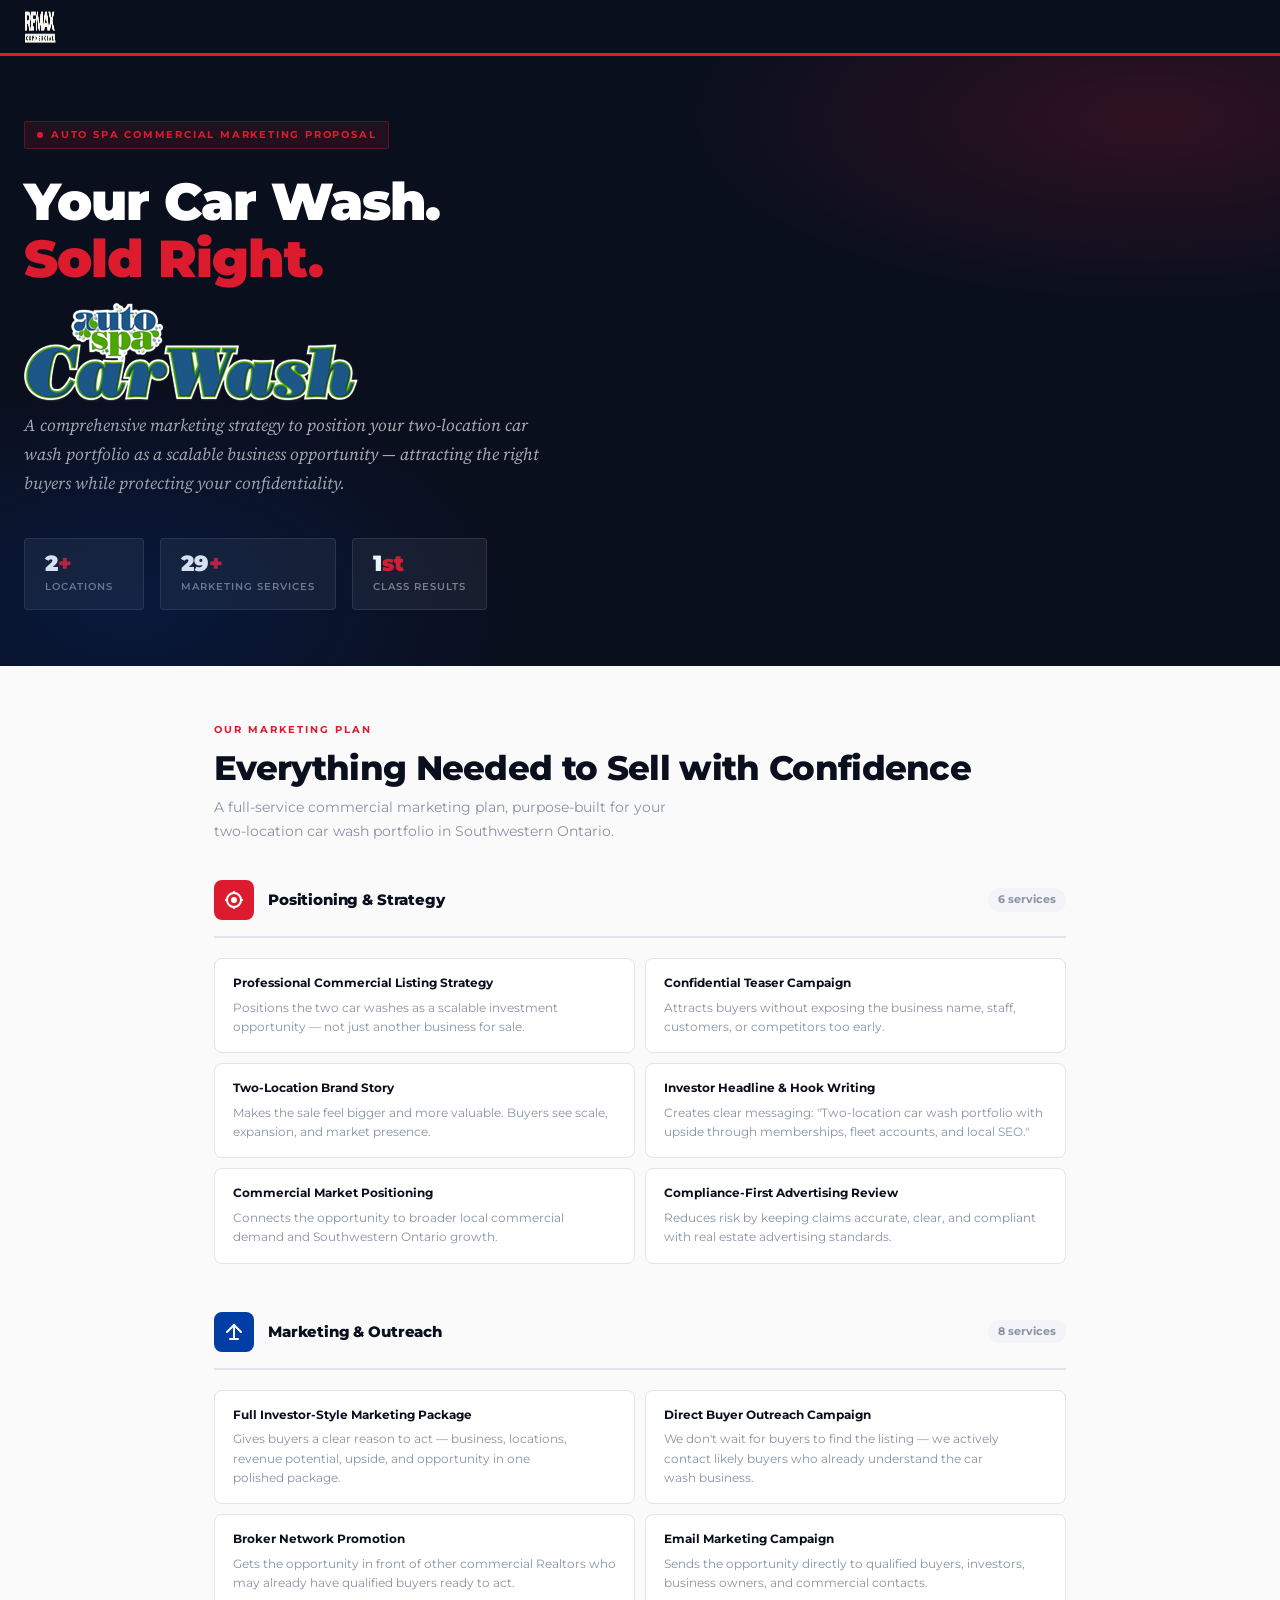
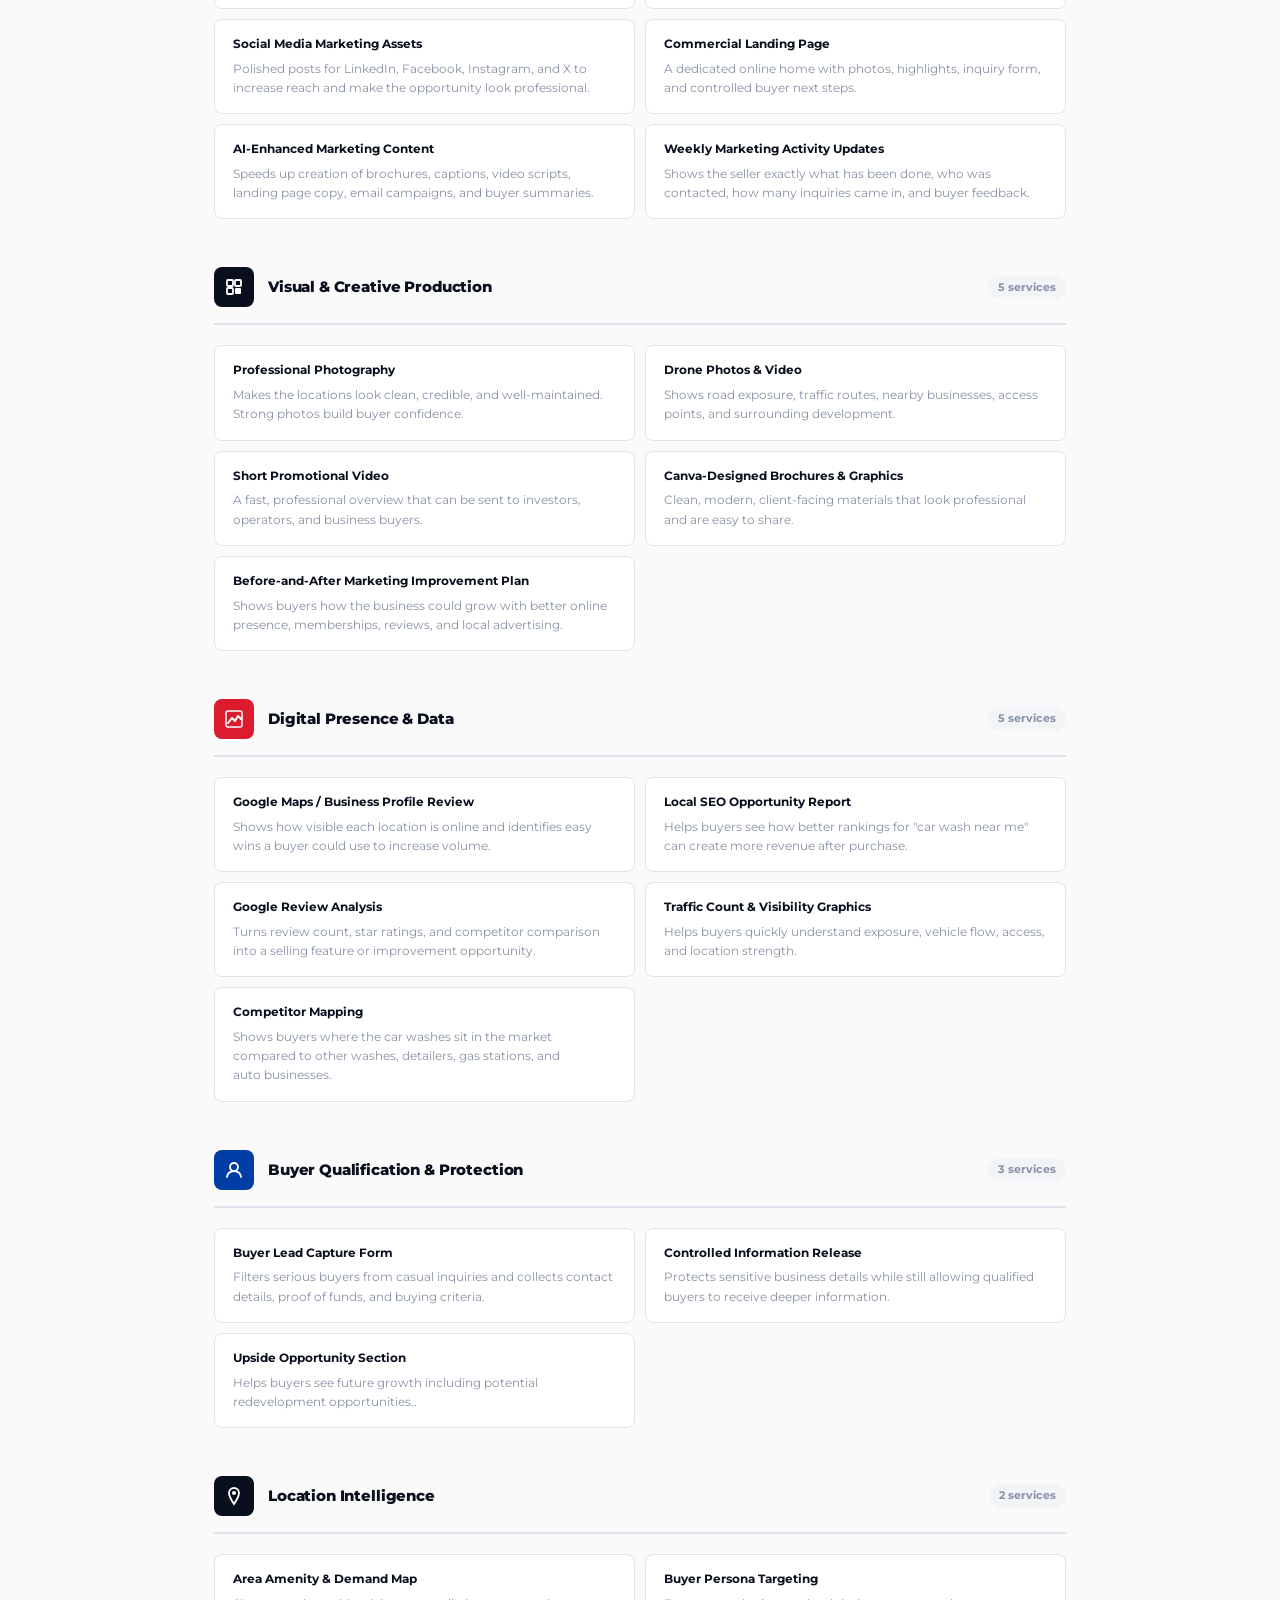
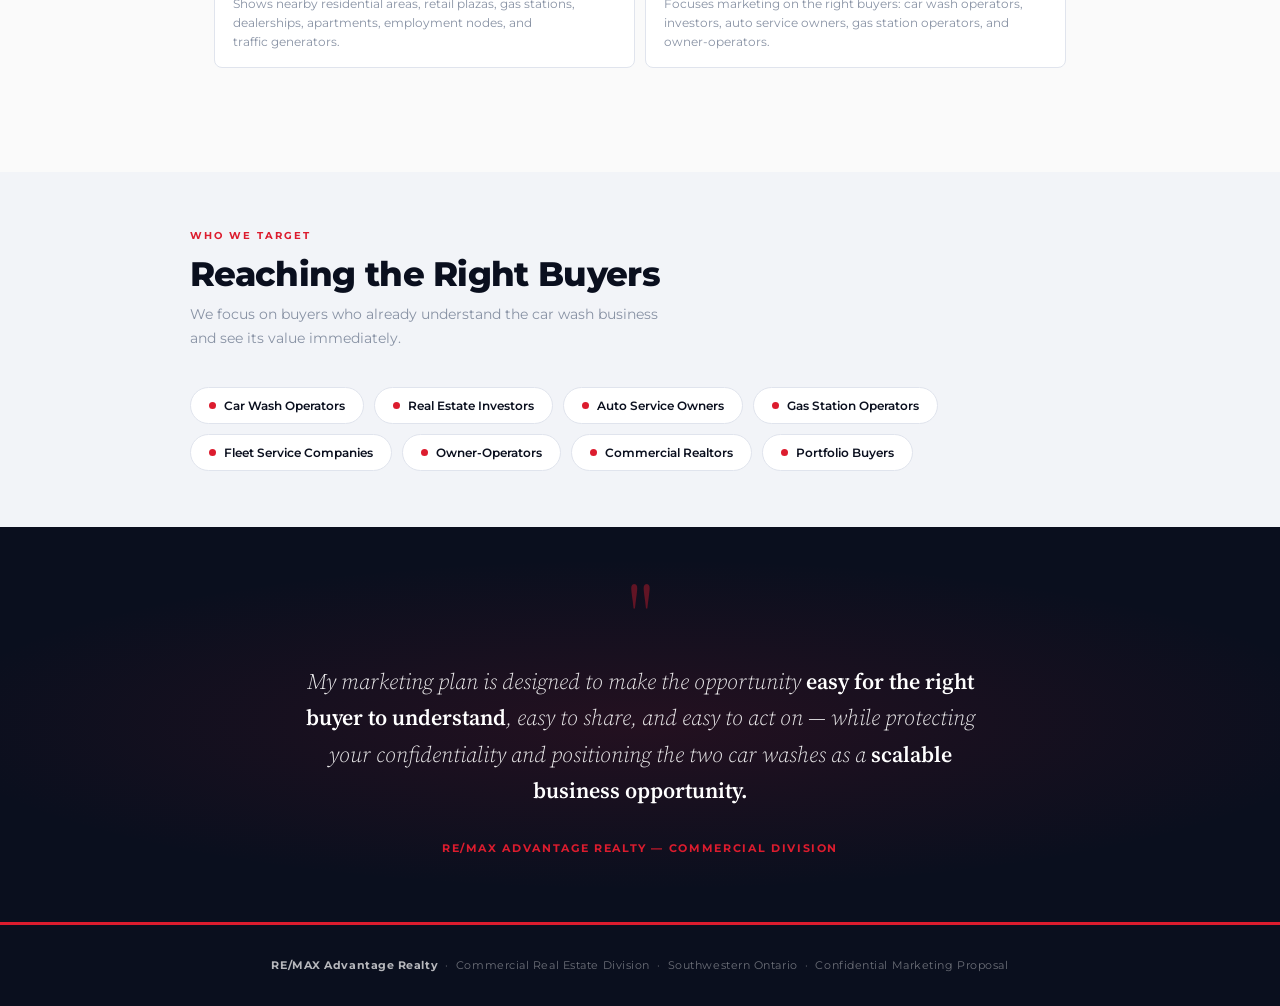
==== index.html @ 01a9d934 "Update logo image source in index.html" ====
<!DOCTYPE html>
<html lang="en">
<head>
<meta charset="UTF-8">
<meta name="viewport" content="width=device-width, initial-scale=1.0">
<title>RE/MAX Advantage Realty — Auto Spa Car Wash Marketing Proposal</title>
<link href="https://fonts.googleapis.com/css2?family=Montserrat:wght@400;500;600;700;800;900&family=Source+Serif+4:ital,wght@0,300;0,400;1,300&display=swap" rel="stylesheet">
<style>
  :root {
    --remax-red: #DC1C2E;
    --remax-blue: #003DA5;
    --remax-dark: #0A0F1E;
    --remax-white: #FAFAFA;
    --remax-light: #F2F4F8;
    --remax-muted: #8892A4;
    --remax-border: #E0E4ED;
    --remax-red-soft: rgba(220,28,46,0.08);
    --remax-blue-soft: rgba(0,61,165,0.08);
  }

  *, *::before, *::after { box-sizing: border-box; margin: 0; padding: 0; }

  html { scroll-behavior: smooth; }

  body {
    font-family: 'Montserrat', sans-serif;
    background: var(--remax-white);
    color: var(--remax-dark);
    line-height: 1.6;
    overflow-x: hidden;
  }

  /* ── HEADER ── */
  .site-header {
    position: sticky;
    top: 0;
    z-index: 100;
    background: var(--remax-dark);
    display: flex;
    align-items: center;
    justify-content: space-between;
    padding: 0 24px;
    height: 56px;
    border-bottom: 3px solid var(--remax-red);
  }
  .logo {
    display: flex;
    align-items: center;
    gap: 10px;
  }
  .logo-balloon {
    width: 32px;
    height: 32px;
    flex-shrink: 0;
  }
  .logo-text {
    font-size: 13px;
    font-weight: 800;
    letter-spacing: 0.08em;
    color: #fff;
    line-height: 1.2;
  }
  .logo-text span { color: var(--remax-red); }
  .header-badge {
    font-size: 10px;
    font-weight: 600;
    letter-spacing: 0.12em;
    color: var(--remax-muted);
    text-transform: uppercase;
  }

  /* ── HERO ── */
  .hero {
    background: var(--remax-dark);
    color: #fff;
    padding: 64px 24px 56px;
    position: relative;
    overflow: hidden;
  }
  .hero::before {
    content: '';
    position: absolute;
    inset: 0;
    background:
      radial-gradient(ellipse 60% 50% at 90% 10%, rgba(220,28,46,0.18) 0%, transparent 60%),
      radial-gradient(ellipse 50% 60% at 10% 90%, rgba(0,61,165,0.22) 0%, transparent 60%);
    pointer-events: none;
  }
  .hero-eyebrow {
    display: inline-flex;
    align-items: center;
    gap: 8px;
    font-size: 10px;
    font-weight: 700;
    letter-spacing: 0.18em;
    text-transform: uppercase;
    color: var(--remax-red);
    background: rgba(220,28,46,0.12);
    border: 1px solid rgba(220,28,46,0.3);
    border-radius: 2px;
    padding: 5px 12px;
    margin-bottom: 24px;
  }
  .hero-eyebrow::before {
    content: '';
    width: 6px; height: 6px;
    background: var(--remax-red);
    border-radius: 50%;
    animation: pulse 2s infinite;
  }
  @keyframes pulse {
    0%,100%{opacity:1;transform:scale(1)} 50%{opacity:.4;transform:scale(.7)}
  }
  .hero h1 {
    font-size: clamp(28px, 7vw, 52px);
    font-weight: 900;
    line-height: 1.1;
    letter-spacing: -0.02em;
    margin-bottom: 16px;
  }
  .hero h1 em {
    font-style: normal;
    color: var(--remax-red);
  }
  .hero-sub {
    font-size: clamp(14px, 3.5vw, 17px);
    font-weight: 400;
    color: rgba(255,255,255,0.65);
    max-width: 520px;
    margin-bottom: 40px;
    font-family: 'Source Serif 4', serif;
    font-style: italic;
    line-height: 1.7;
  }
  .hero-stats {
    display: flex;
    flex-wrap: wrap;
    gap: 16px;
  }
  .hero-stat {
    background: rgba(255,255,255,0.06);
    border: 1px solid rgba(255,255,255,0.1);
    border-radius: 4px;
    padding: 14px 20px;
    min-width: 120px;
  }
  .hero-stat-num {
    font-size: 22px;
    font-weight: 900;
    color: #fff;
    line-height: 1;
    margin-bottom: 4px;
  }
  .hero-stat-num span { color: var(--remax-red); }
  .hero-stat-label {
    font-size: 10px;
    font-weight: 600;
    letter-spacing: 0.1em;
    text-transform: uppercase;
    color: rgba(255,255,255,0.45);
  }

  /* ── SECTIONS ── */
  .section {
    padding: 56px 24px;
    max-width: 900px;
    margin: 0 auto;
  }
  .section-label {
    font-size: 10px;
    font-weight: 700;
    letter-spacing: 0.2em;
    text-transform: uppercase;
    color: var(--remax-red);
    margin-bottom: 10px;
  }
  .section-title {
    font-size: clamp(22px, 5vw, 34px);
    font-weight: 800;
    letter-spacing: -0.02em;
    line-height: 1.2;
    color: var(--remax-dark);
    margin-bottom: 8px;
  }
  .section-desc {
    font-size: 14px;
    color: var(--remax-muted);
    max-width: 480px;
    margin-bottom: 36px;
    line-height: 1.7;
  }

  /* ── CATEGORY BLOCKS ── */
  .category {
    margin-bottom: 48px;
  }
  .cat-header {
    display: flex;
    align-items: center;
    gap: 14px;
    margin-bottom: 20px;
    padding-bottom: 16px;
    border-bottom: 2px solid var(--remax-border);
  }
  .cat-icon {
    width: 40px;
    height: 40px;
    border-radius: 8px;
    display: flex;
    align-items: center;
    justify-content: center;
    font-size: 18px;
    flex-shrink: 0;
  }
  .cat-icon.red { background: var(--remax-red); }
  .cat-icon.blue { background: var(--remax-blue); }
  .cat-icon.dark { background: var(--remax-dark); }
  .cat-name {
    font-size: 15px;
    font-weight: 800;
    letter-spacing: -0.01em;
    color: var(--remax-dark);
  }
  .cat-count {
    margin-left: auto;
    font-size: 11px;
    font-weight: 700;
    color: var(--remax-muted);
    background: var(--remax-light);
    border-radius: 20px;
    padding: 3px 10px;
  }

  .service-grid {
    display: grid;
    grid-template-columns: 1fr;
    gap: 10px;
  }
  @media(min-width: 540px) {
    .service-grid { grid-template-columns: 1fr 1fr; }
  }

  .service-card {
    background: #fff;
    border: 1px solid var(--remax-border);
    border-radius: 8px;
    padding: 16px 18px;
    position: relative;
    transition: transform 0.15s, box-shadow 0.15s, border-color 0.15s;
  }
  .service-card:hover {
    transform: translateY(-2px);
    box-shadow: 0 8px 24px rgba(0,0,0,0.08);
    border-color: var(--remax-red);
  }
  .service-card::before {
    content: '';
    position: absolute;
    top: 0; left: 0;
    width: 3px;
    height: 100%;
    background: var(--remax-red);
    border-radius: 8px 0 0 8px;
    opacity: 0;
    transition: opacity 0.15s;
  }
  .service-card:hover::before { opacity: 1; }
  .service-name {
    font-size: 12px;
    font-weight: 700;
    color: var(--remax-dark);
    margin-bottom: 6px;
    line-height: 1.4;
    text-wrap: pretty;
  }
  .service-value {
    font-size: 12px;
    color: var(--remax-muted);
    line-height: 1.6;
    text-wrap: pretty;
  }

  /* ── DIVIDER ── */
  .divider {
    height: 1px;
    background: var(--remax-border);
    max-width: 900px;
    margin: 0 auto;
  }

  /* ── QUOTE SECTION ── */
  .quote-section {
    background: var(--remax-dark);
    color: #fff;
    padding: 64px 24px;
    text-align: center;
    position: relative;
    overflow: hidden;
  }
  .quote-section::before {
    content: '';
    position: absolute;
    inset: 0;
    background: radial-gradient(ellipse 80% 60% at 50% 50%, rgba(220,28,46,0.12) 0%, transparent 70%);
  }
  .quote-mark {
    font-size: 80px;
    line-height: 0.6;
    color: var(--remax-red);
    font-family: 'Source Serif 4', serif;
    opacity: 0.4;
    display: block;
    margin-bottom: 24px;
  }
  .quote-text {
    font-family: 'Source Serif 4', serif;
    font-size: clamp(16px, 4vw, 22px);
    font-weight: 300;
    font-style: italic;
    line-height: 1.65;
    color: rgba(255,255,255,0.9);
    max-width: 680px;
    margin: 0 auto 32px;
    position: relative;
    z-index: 1;
  }
  .quote-text strong {
    font-style: normal;
    font-weight: 600;
    color: #fff;
  }
  .quote-attr {
    font-size: 11px;
    font-weight: 700;
    letter-spacing: 0.15em;
    text-transform: uppercase;
    color: var(--remax-red);
    position: relative;
    z-index: 1;
  }

  /* ── BUYER TARGETS ── */
  .buyers-section {
    background: var(--remax-light);
    padding: 56px 24px;
  }
  .buyers-inner {
    max-width: 900px;
    margin: 0 auto;
  }
  .buyer-pills {
    display: flex;
    flex-wrap: wrap;
    gap: 10px;
    margin-top: 24px;
  }
  .buyer-pill {
    background: #fff;
    border: 1px solid var(--remax-border);
    border-radius: 24px;
    padding: 8px 18px;
    font-size: 12px;
    font-weight: 600;
    color: var(--remax-dark);
    display: flex;
    align-items: center;
    gap: 8px;
  }
  .buyer-pill::before {
    content: '';
    width: 7px; height: 7px;
    background: var(--remax-red);
    border-radius: 50%;
    flex-shrink: 0;
  }

  /* ── FOOTER ── */
  .site-footer {
    background: var(--remax-dark);
    color: rgba(255,255,255,0.4);
    padding: 32px 24px;
    text-align: center;
    font-size: 11px;
    letter-spacing: 0.05em;
    border-top: 3px solid var(--remax-red);
  }
  .site-footer strong { color: rgba(255,255,255,0.7); }

  /* ── FADE IN ── */
  .fade-in {
    opacity: 0;
    transform: translateY(18px);
    transition: opacity 0.55s ease, transform 0.55s ease;
  }
  .fade-in.visible {
    opacity: 1;
    transform: translateY(0);
  }

  /* ── PROGRESS BAR ── */
  .progress-bar {
    position: fixed;
    top: 56px;
    left: 0;
    height: 2px;
    background: var(--remax-red);
    z-index: 99;
    transition: width 0.1s linear;
    width: 0%;
  }
</style>
</head>
<body>

<!-- Progress Bar -->
<div class="progress-bar" id="progressBar"></div>

<!-- Header -->
<header class="site-header">
  <div class="logo">
    <img 
      src="REMAX-Commercial-RGB-Cream.png"
      alt="RE/MAX logo" 
      class="logo-balloon"
    >
  </div>
</header>

<!-- Hero -->
<section class="hero">
  <div class="hero-eyebrow">Auto Spa Commercial Marketing Proposal</div>
  <h1>Your Car Wash.<br><em>Sold Right.</em></h1>
  <img 
    src="auto-spa-logo.png" 
    alt="Auto Spa commercial marketing proposal"
    class="hero-image"
  >
  <p class="hero-sub">A comprehensive marketing strategy to position your two-location car wash portfolio as a scalable business opportunity — attracting the right buyers while protecting your confidentiality.</p>
  <div class="hero-stats">
    <div class="hero-stat">
      <div class="hero-stat-num">2<span>+</span></div>
      <div class="hero-stat-label">Locations</div>
    </div>
    <div class="hero-stat">
      <div class="hero-stat-num">29<span>+</span></div>
      <div class="hero-stat-label">Marketing Services</div>
    </div>
    <div class="hero-stat">
      <div class="hero-stat-num">1<span>st</span></div>
      <div class="hero-stat-label">Class Results</div>
    </div>
  </div>
</section>

<!-- Services Section -->
<main class="section fade-in" id="services">
  <div class="section-label">Our Marketing Plan</div>
  <h2 class="section-title">Everything Needed to Sell with Confidence</h2>
  <p class="section-desc">A full-service commercial marketing plan, purpose-built for your two-location car wash portfolio in Southwestern Ontario.</p>

  <!-- Category 1: Positioning & Strategy -->
  <div class="category fade-in">
    <div class="cat-header">
      <div class="cat-icon red">
        <svg width="20" height="20" viewBox="0 0 20 20" fill="none"><circle cx="10" cy="10" r="7" stroke="white" stroke-width="2"/><circle cx="10" cy="10" r="3" fill="white"/><line x1="10" y1="1" x2="10" y2="4" stroke="white" stroke-width="2"/><line x1="10" y1="16" x2="10" y2="19" stroke="white" stroke-width="2"/><line x1="1" y1="10" x2="4" y2="10" stroke="white" stroke-width="2"/><line x1="16" y1="10" x2="19" y2="10" stroke="white" stroke-width="2"/></svg>
      </div>
      <div class="cat-name">Positioning &amp; Strategy</div>
      <div class="cat-count">6 services</div>
    </div>
    <div class="service-grid">
      <div class="service-card">
        <div class="service-name">Professional Commercial Listing Strategy</div>
        <div class="service-value">Positions the two car washes as a scalable investment opportunity — not just another business for sale.</div>
      </div>
      <div class="service-card">
        <div class="service-name">Confidential Teaser Campaign</div>
        <div class="service-value">Attracts buyers without exposing the business name, staff, customers, or competitors too early.</div>
      </div>
      <div class="service-card">
        <div class="service-name">Two-Location Brand Story</div>
        <div class="service-value">Makes the sale feel bigger and more valuable. Buyers see scale, expansion, and market presence.</div>
      </div>
      <div class="service-card">
        <div class="service-name">Investor Headline &amp; Hook Writing</div>
        <div class="service-value">Creates clear messaging: "Two-location car wash portfolio with upside through memberships, fleet accounts, and local SEO."</div>
      </div>
      <div class="service-card">
        <div class="service-name">Commercial Market Positioning</div>
        <div class="service-value">Connects the opportunity to broader local commercial demand and Southwestern Ontario growth.</div>
      </div>
      <div class="service-card">
        <div class="service-name">Compliance-First Advertising Review</div>
        <div class="service-value">Reduces risk by keeping claims accurate, clear, and compliant with real estate advertising standards.</div>
      </div>
    </div>
  </div>

  <!-- Category 2: Marketing & Outreach -->
  <div class="category fade-in">
    <div class="cat-header">
      <div class="cat-icon blue">
        <svg width="20" height="20" viewBox="0 0 20 20" fill="none"><path d="M3 10L10 3L17 10" stroke="white" stroke-width="2" stroke-linecap="round"/><path d="M10 3V17" stroke="white" stroke-width="2" stroke-linecap="round"/><path d="M6 17H14" stroke="white" stroke-width="2" stroke-linecap="round"/></svg>
      </div>
      <div class="cat-name">Marketing &amp; Outreach</div>
      <div class="cat-count">8 services</div>
    </div>
    <div class="service-grid">
      <div class="service-card">
        <div class="service-name">Full Investor-Style Marketing Package</div>
        <div class="service-value">Gives buyers a clear reason to act — business, locations, revenue potential, upside, and opportunity in one polished package.</div>
      </div>
      <div class="service-card">
        <div class="service-name">Direct Buyer Outreach Campaign</div>
        <div class="service-value">We don't wait for buyers to find the listing — we actively contact likely buyers who already understand the car wash business.</div>
      </div>
      <div class="service-card">
        <div class="service-name">Broker Network Promotion</div>
        <div class="service-value">Gets the opportunity in front of other commercial Realtors who may already have qualified buyers ready to act.</div>
      </div>
      <div class="service-card">
        <div class="service-name">Email Marketing Campaign</div>
        <div class="service-value">Sends the opportunity directly to qualified buyers, investors, business owners, and commercial contacts.</div>
      </div>
      <div class="service-card">
        <div class="service-name">Social Media Marketing Assets</div>
        <div class="service-value">Polished posts for LinkedIn, Facebook, Instagram, and X to increase reach and make the opportunity look professional.</div>
      </div>
      <div class="service-card">
        <div class="service-name">Commercial Landing Page</div>
        <div class="service-value">A dedicated online home with photos, highlights, inquiry form, and controlled buyer next steps.</div>
      </div>
      <div class="service-card">
        <div class="service-name">AI-Enhanced Marketing Content</div>
        <div class="service-value">Speeds up creation of brochures, captions, video scripts, landing page copy, email campaigns, and buyer summaries.</div>
      </div>
      <div class="service-card">
        <div class="service-name">Weekly Marketing Activity Updates</div>
        <div class="service-value">Shows the seller exactly what has been done, who was contacted, how many inquiries came in, and buyer feedback.</div>
      </div>
    </div>
  </div>

  <!-- Category 3: Visual & Creative -->
  <div class="category fade-in">
    <div class="cat-header">
      <div class="cat-icon dark">
        <svg width="20" height="20" viewBox="0 0 20 20" fill="none"><rect x="3" y="3" width="6" height="6" rx="1" stroke="white" stroke-width="1.8"/><rect x="11" y="3" width="6" height="6" rx="1" stroke="white" stroke-width="1.8"/><rect x="3" y="11" width="6" height="6" rx="1" stroke="white" stroke-width="1.8"/><rect x="11" y="11" width="6" height="6" rx="1" fill="white"/></svg>
      </div>
      <div class="cat-name">Visual &amp; Creative Production</div>
      <div class="cat-count">5 services</div>
    </div>
    <div class="service-grid">
      <div class="service-card">
        <div class="service-name">Professional Photography</div>
        <div class="service-value">Makes the locations look clean, credible, and well-maintained. Strong photos build buyer confidence.</div>
      </div>
      <div class="service-card">
        <div class="service-name">Drone Photos &amp; Video</div>
        <div class="service-value">Shows road exposure, traffic routes, nearby businesses, access points, and surrounding development.</div>
      </div>
      <div class="service-card">
        <div class="service-name">Short Promotional Video</div>
        <div class="service-value">A fast, professional overview that can be sent to investors, operators, and business buyers.</div>
      </div>
      <div class="service-card">
        <div class="service-name">Canva-Designed Brochures &amp; Graphics</div>
        <div class="service-value">Clean, modern, client-facing materials that look professional and are easy to share.</div>
      </div>
      <div class="service-card">
        <div class="service-name">Before-and-After Marketing Improvement Plan</div>
        <div class="service-value">Shows buyers how the business could grow with better online presence, memberships, reviews, and local advertising.</div>
      </div>
    </div>
  </div>

  <!-- Category 4: Digital & Data -->
  <div class="category fade-in">
    <div class="cat-header">
      <div class="cat-icon red">
        <svg width="20" height="20" viewBox="0 0 20 20" fill="none"><path d="M4 14L8 9L11 12L14 7L17 10" stroke="white" stroke-width="2" stroke-linecap="round" stroke-linejoin="round"/><rect x="2" y="2" width="16" height="16" rx="2" stroke="white" stroke-width="1.5"/></svg>
      </div>
      <div class="cat-name">Digital Presence &amp; Data</div>
      <div class="cat-count">5 services</div>
    </div>
    <div class="service-grid">
      <div class="service-card">
        <div class="service-name">Google Maps / Business Profile Review</div>
        <div class="service-value">Shows how visible each location is online and identifies easy wins a buyer could use to increase volume.</div>
      </div>
      <div class="service-card">
        <div class="service-name">Local SEO Opportunity Report</div>
        <div class="service-value">Helps buyers see how better rankings for "car wash near me" can create more revenue after purchase.</div>
      </div>
      <div class="service-card">
        <div class="service-name">Google Review Analysis</div>
        <div class="service-value">Turns review count, star ratings, and competitor comparison into a selling feature or improvement opportunity.</div>
      </div>
      <div class="service-card">
        <div class="service-name">Traffic Count &amp; Visibility Graphics</div>
        <div class="service-value">Helps buyers quickly understand exposure, vehicle flow, access, and location strength.</div>
      </div>
      <div class="service-card">
        <div class="service-name">Competitor Mapping</div>
        <div class="service-value">Shows buyers where the car washes sit in the market compared to other washes, detailers, gas stations, and auto businesses.</div>
      </div>
    </div>
  </div>

  <!-- Category 5: Buyer Qualification -->
  <div class="category fade-in">
    <div class="cat-header">
      <div class="cat-icon blue">
        <svg width="20" height="20" viewBox="0 0 20 20" fill="none"><circle cx="10" cy="7" r="4" stroke="white" stroke-width="1.8"/><path d="M3 17c0-3.314 3.134-6 7-6s7 2.686 7 6" stroke="white" stroke-width="1.8" stroke-linecap="round"/></svg>
      </div>
      <div class="cat-name">Buyer Qualification &amp; Protection</div>
      <div class="cat-count">3 services</div>
    </div>
    <div class="service-grid">
      <div class="service-card">
        <div class="service-name">Buyer Lead Capture Form</div>
        <div class="service-value">Filters serious buyers from casual inquiries and collects contact details, proof of funds, and buying criteria.</div>
      </div>
      <div class="service-card">
        <div class="service-name">Controlled Information Release</div>
        <div class="service-value">Protects sensitive business details while still allowing qualified buyers to receive deeper information.</div>
      </div>
      <div class="service-card">
        <div class="service-name">Upside Opportunity Section</div>
        <div class="service-value">Helps buyers see future growth including potential redevelopment opportunities..</div>
      </div>
    </div>
  </div>

  <!-- Category 6: Location Intelligence -->
  <div class="category fade-in">
    <div class="cat-header">
      <div class="cat-icon dark">
        <svg width="20" height="20" viewBox="0 0 20 20" fill="none"><path d="M10 2C7.24 2 5 4.24 5 7c0 3.75 5 11 5 11s5-7.25 5-11c0-2.76-2.24-5-5-5z" stroke="white" stroke-width="1.8"/><circle cx="10" cy="7" r="2" fill="white"/></svg>
      </div>
      <div class="cat-name">Location Intelligence</div>
      <div class="cat-count">2 services</div>
    </div>
    <div class="service-grid">
      <div class="service-card">
        <div class="service-name">Area Amenity &amp; Demand Map</div>
        <div class="service-value">Shows nearby residential areas, retail plazas, gas stations, dealerships, apartments, employment nodes, and traffic generators.</div>
      </div>
      <div class="service-card">
        <div class="service-name">Buyer Persona Targeting</div>
        <div class="service-value">Focuses marketing on the right buyers: car wash operators, investors, auto service owners, gas station operators, and owner-operators.</div>
      </div>
    </div>
  </div>
</main>

<!-- Buyer Targets -->
<section class="buyers-section fade-in">
  <div class="buyers-inner">
    <div class="section-label">Who We Target</div>
    <h2 class="section-title">Reaching the Right Buyers</h2>
    <p class="section-desc">We focus on buyers who already understand the car wash business and see its value immediately.</p>
    <div class="buyer-pills">
      <div class="buyer-pill">Car Wash Operators</div>
      <div class="buyer-pill">Real Estate Investors</div>
      <div class="buyer-pill">Auto Service Owners</div>
      <div class="buyer-pill">Gas Station Operators</div>
      <div class="buyer-pill">Fleet Service Companies</div>
      <div class="buyer-pill">Owner-Operators</div>
      <div class="buyer-pill">Commercial Realtors</div>
      <div class="buyer-pill">Portfolio Buyers</div>
    </div>
  </div>
</section>

<!-- Quote -->
<section class="quote-section fade-in">
  <span class="quote-mark">"</span>
  <p class="quote-text">My marketing plan is designed to make the opportunity <strong>easy for the right buyer to understand</strong>, easy to share, and easy to act on — while protecting your confidentiality and positioning the two car washes as a <strong>scalable business opportunity.</strong></p>
  <div class="quote-attr">RE/MAX Advantage Realty — Commercial Division</div>
</section>

<!-- Footer -->
<footer class="site-footer">
  <strong>RE/MAX Advantage Realty</strong> &nbsp;·&nbsp; Commercial Real Estate Division &nbsp;·&nbsp; Southwestern Ontario &nbsp;·&nbsp; Confidential Marketing Proposal
</footer>

<script>
  // Progress bar
  window.addEventListener('scroll', () => {
    const scrolled = window.scrollY;
    const total = document.documentElement.scrollHeight - window.innerHeight;
    document.getElementById('progressBar').style.width = (scrolled / total * 100) + '%';
  });

  // Fade in on scroll
  const observer = new IntersectionObserver((entries) => {
    entries.forEach((e, i) => {
      if (e.isIntersecting) {
        setTimeout(() => e.target.classList.add('visible'), i * 80);
        observer.unobserve(e.target);
      }
    });
  }, { threshold: 0.08 });

  document.querySelectorAll('.fade-in').forEach(el => observer.observe(el));
</script>
</body>
</html>
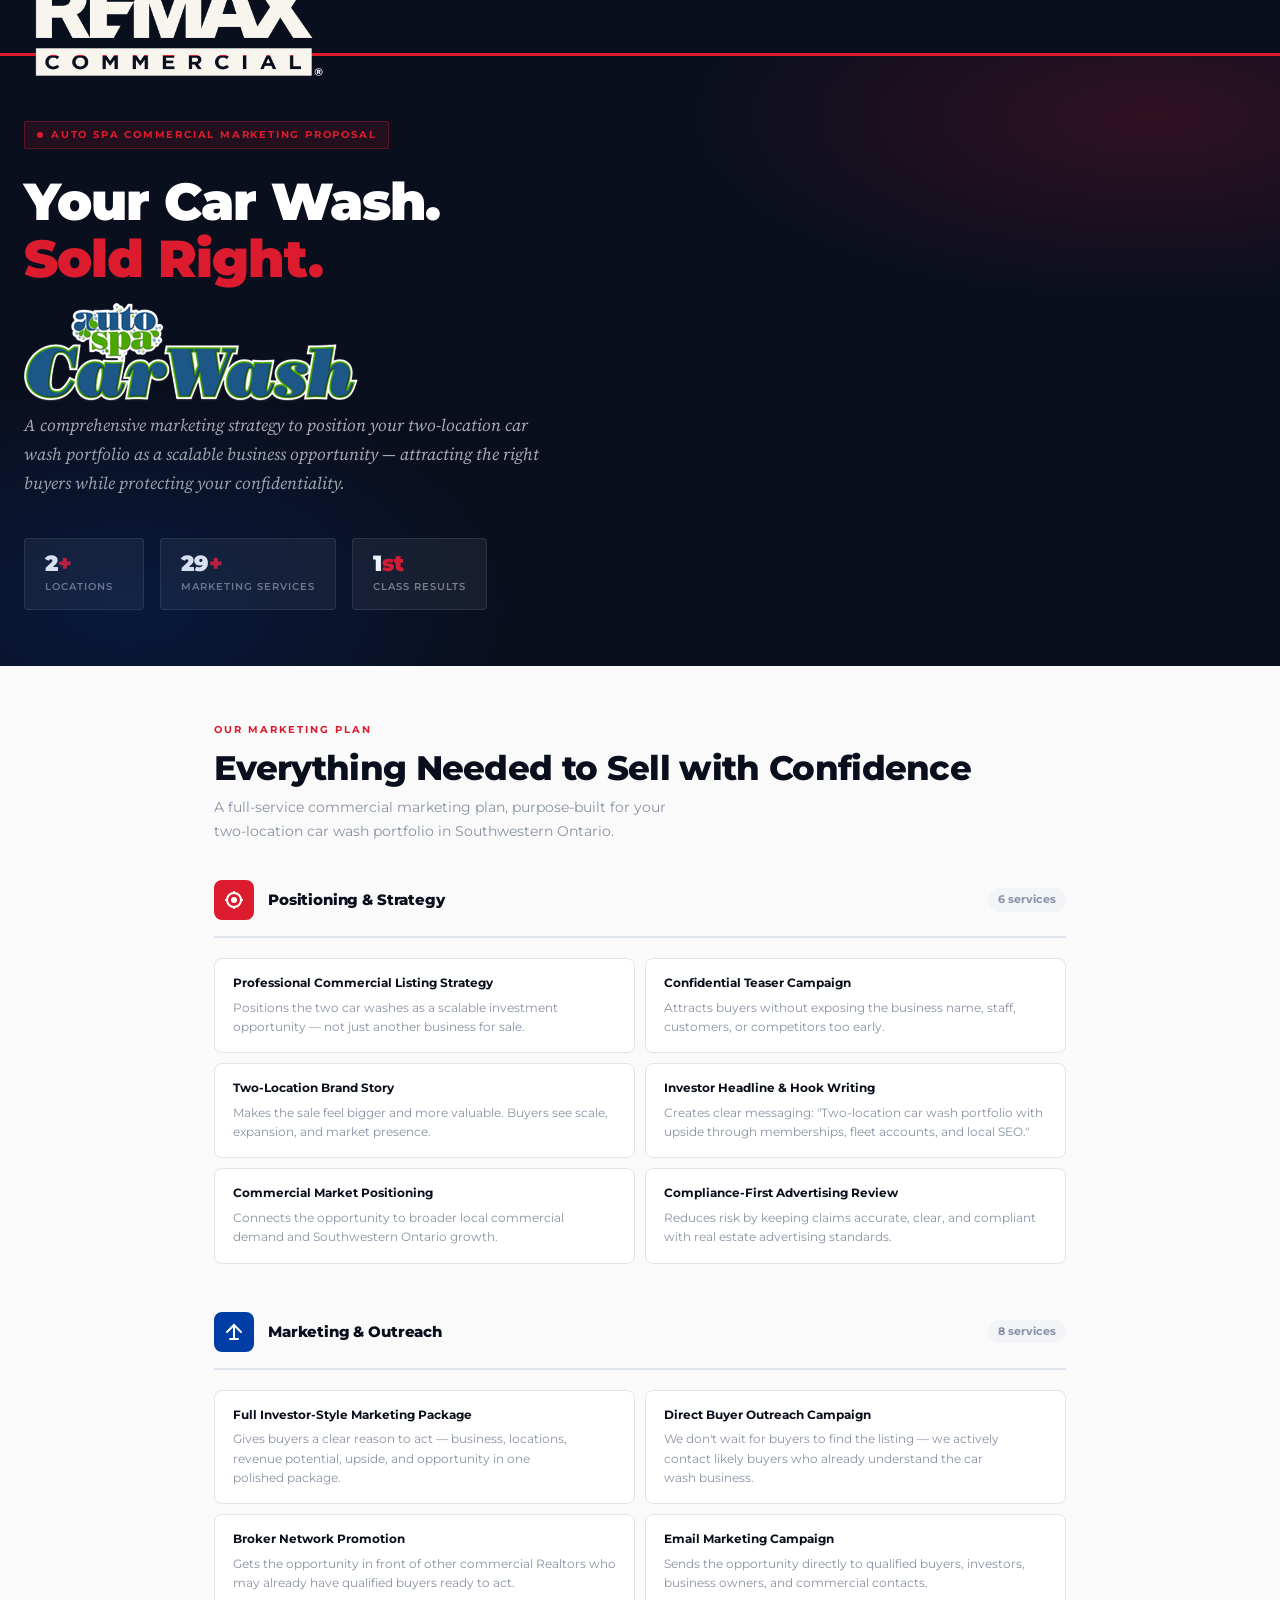
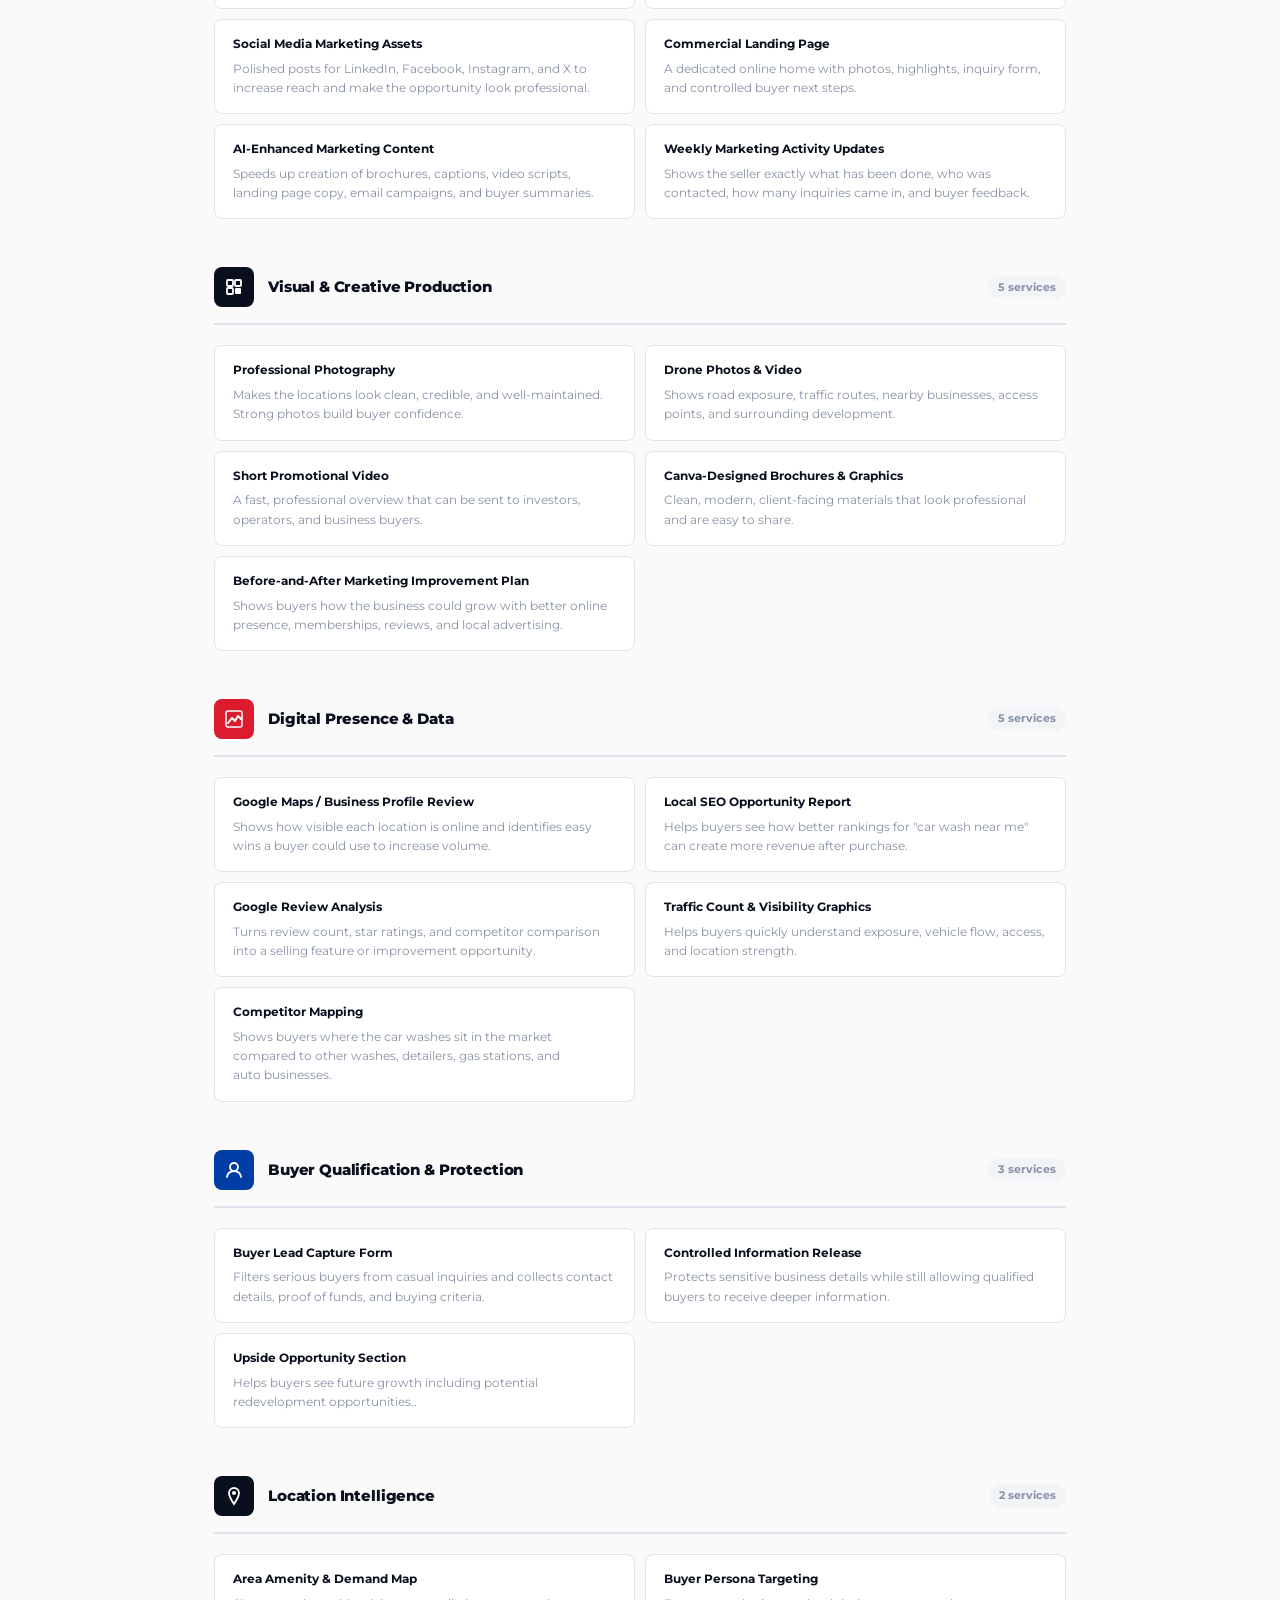
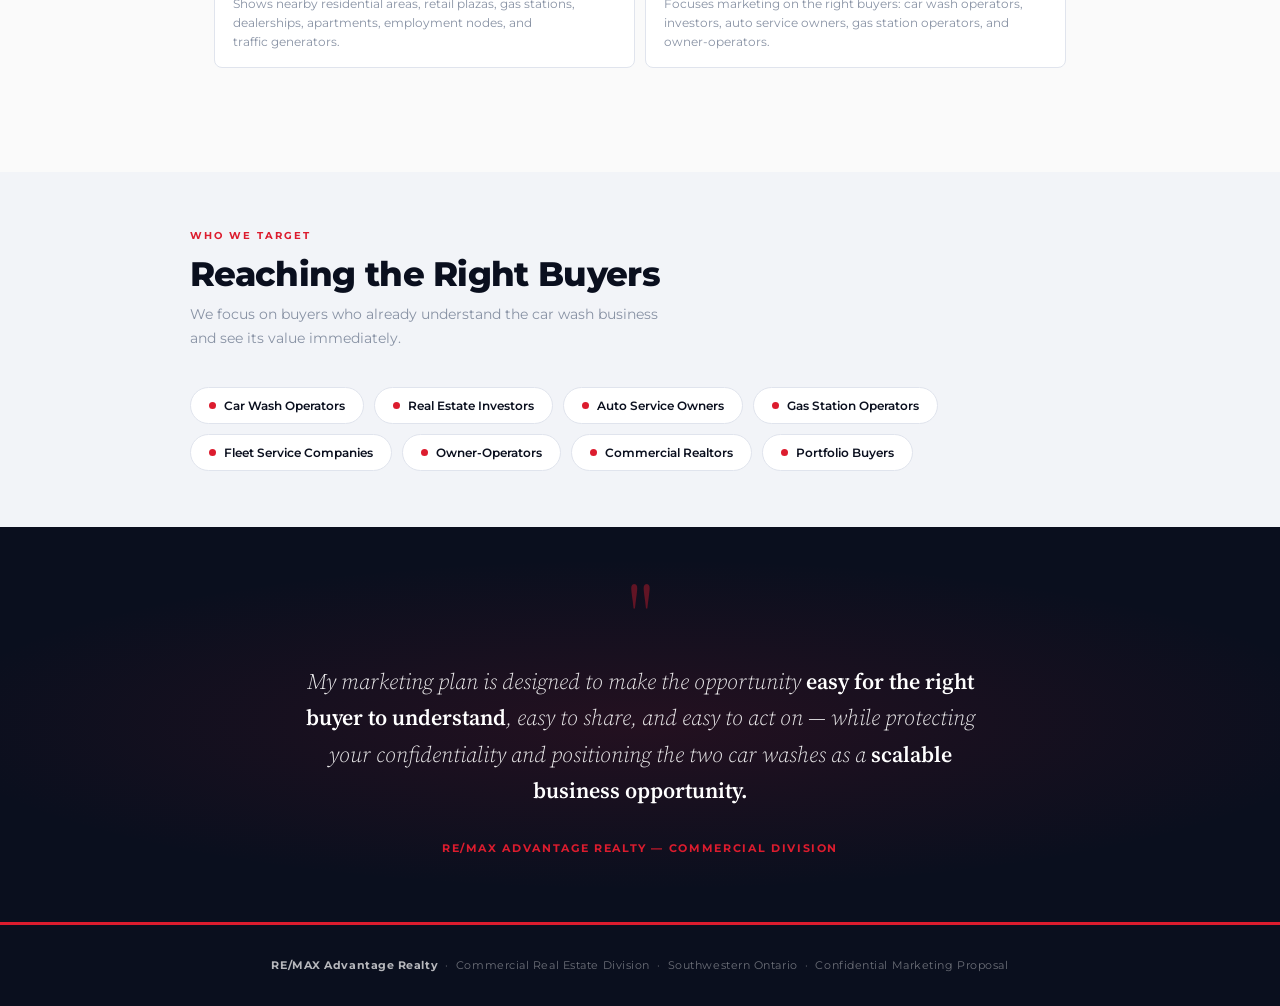
==== commit c302dd12: "Update index.html" ====
--- a/index.html
+++ b/index.html
@@ -49,8 +49,8 @@
     gap: 10px;
   }
   .logo-balloon {
-    width: 32px;
-    height: 32px;
+    width: 300px;
+    height: 100px;
     flex-shrink: 0;
   }
   .logo-text {
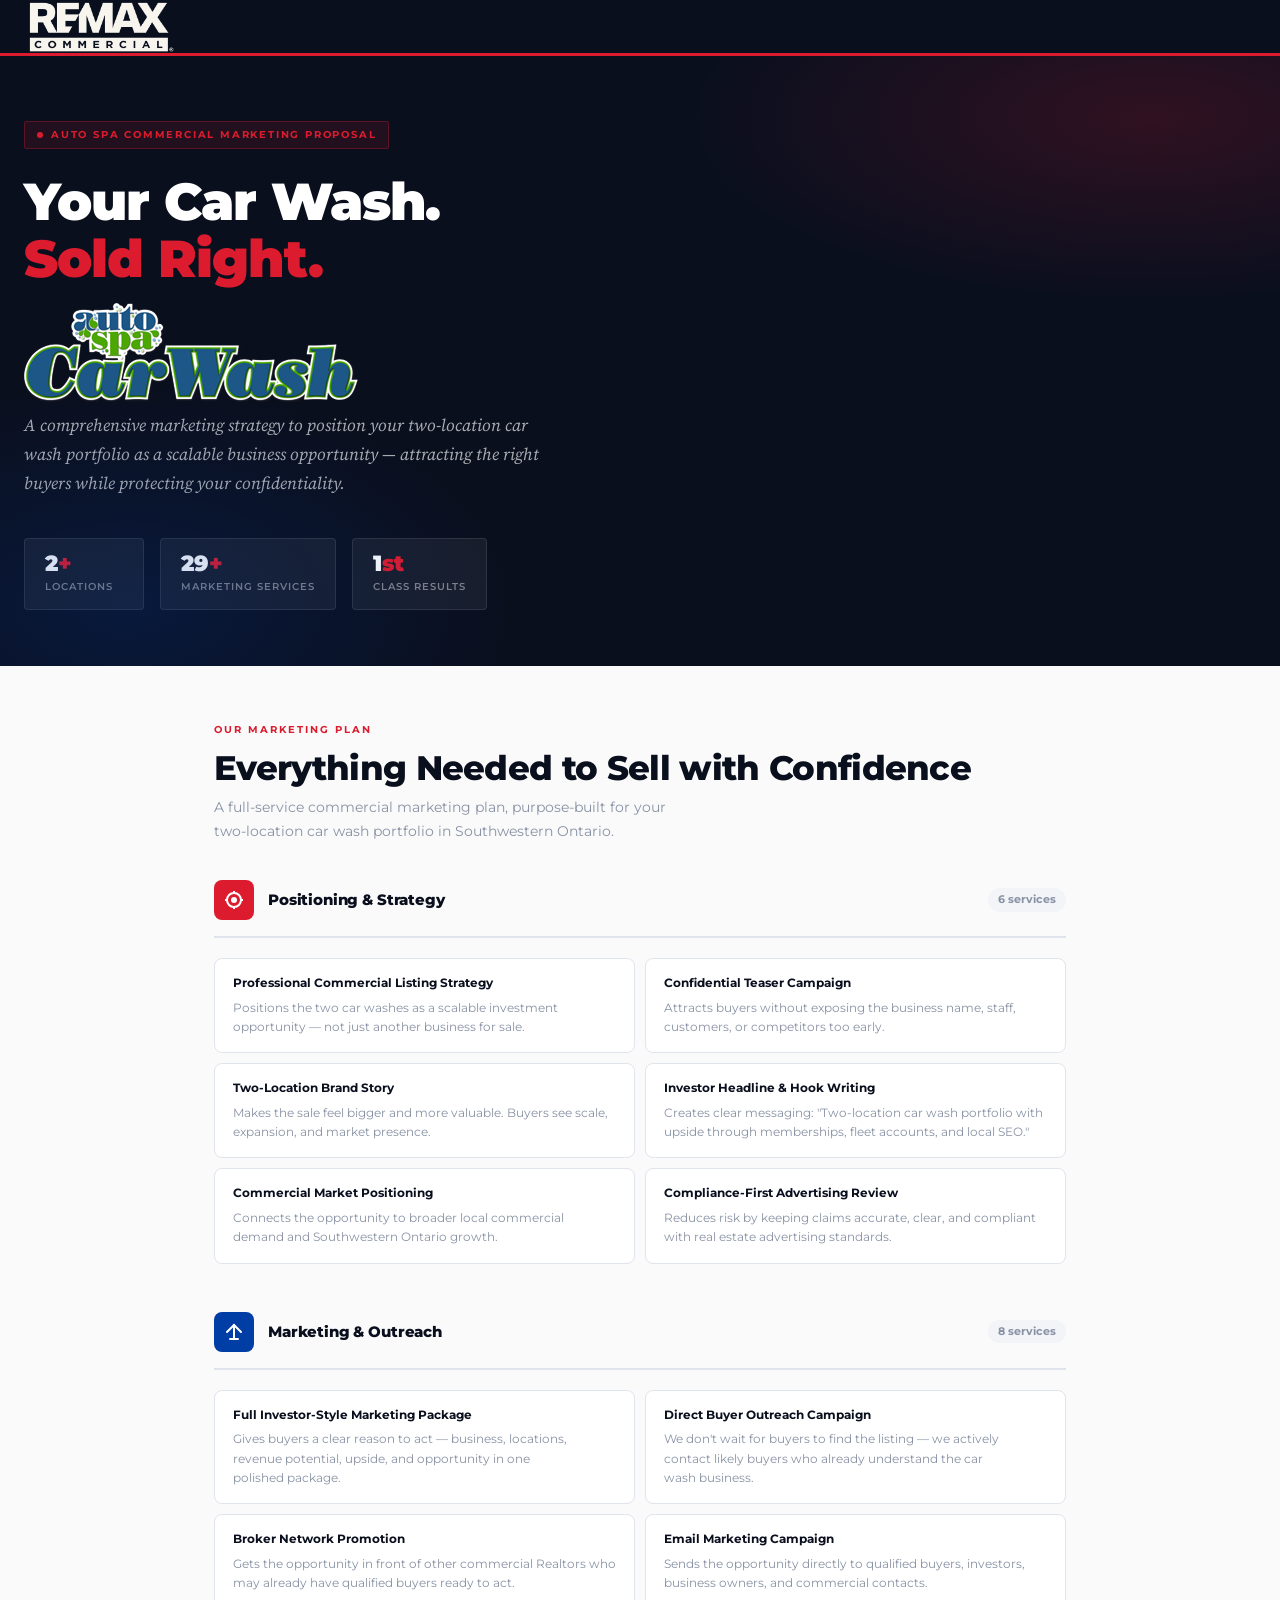
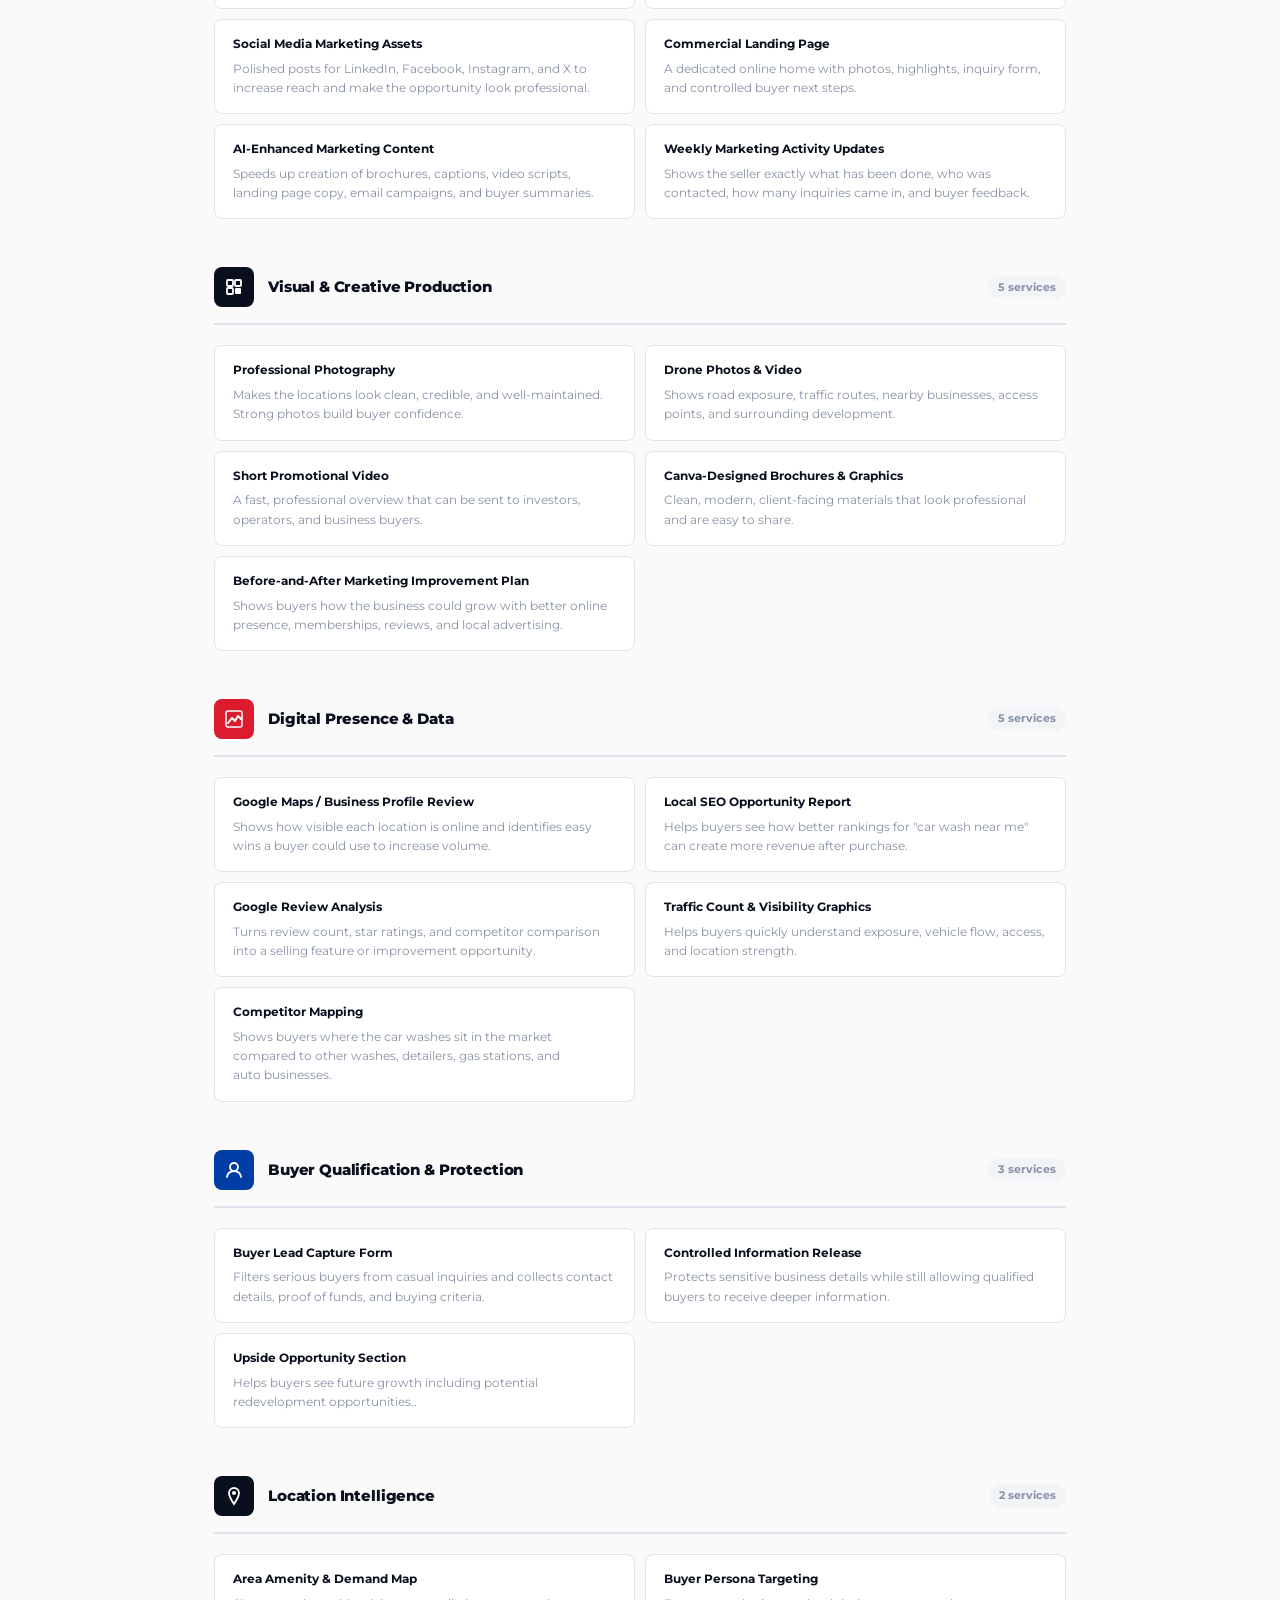
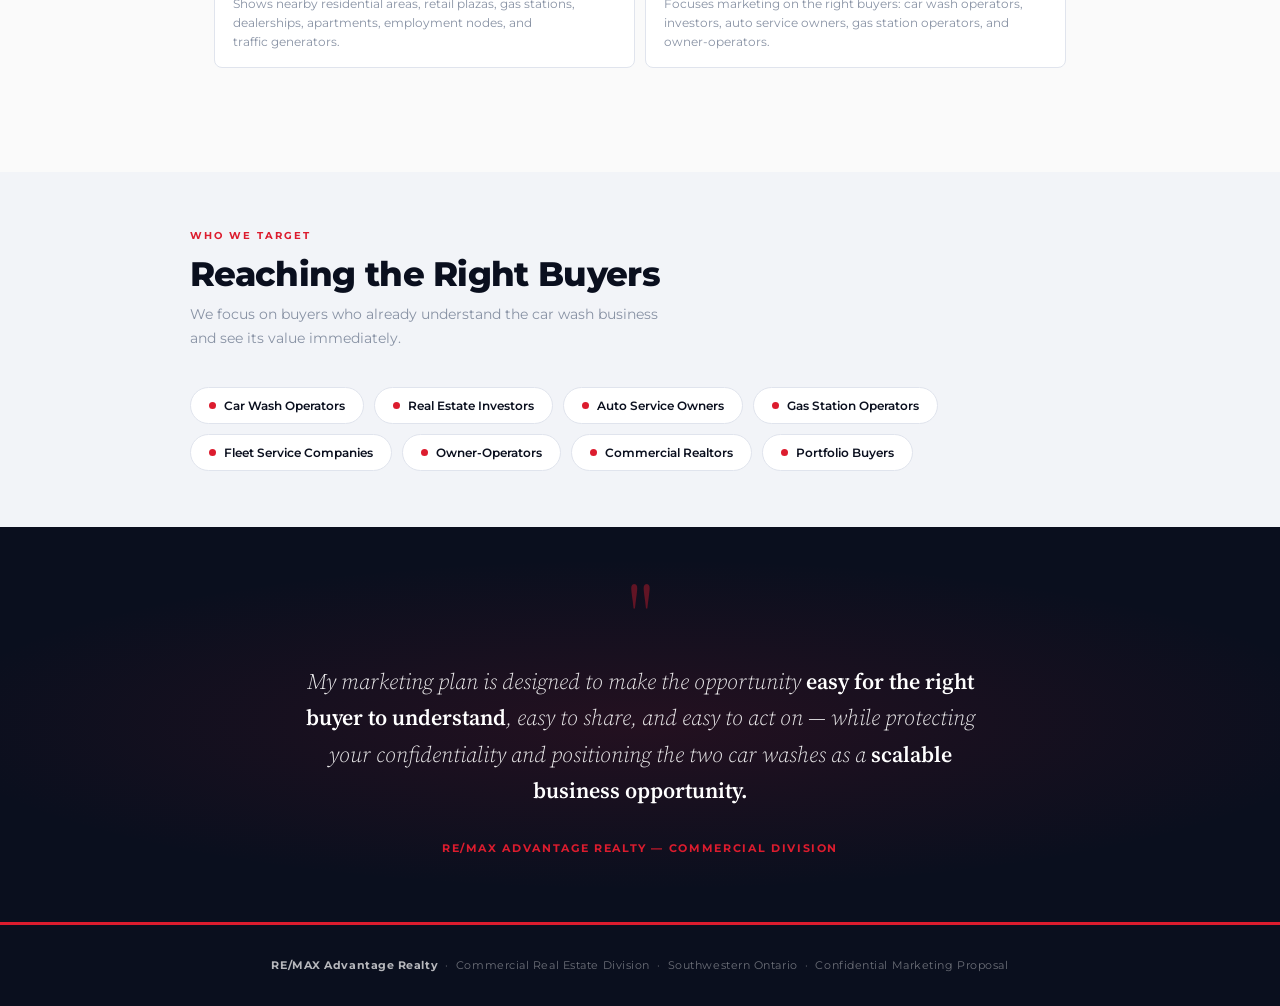
==== commit 241ce4fc: "Resize logo balloon dimensions in index.html" ====
--- a/index.html
+++ b/index.html
@@ -49,8 +49,8 @@
     gap: 10px;
   }
   .logo-balloon {
-    width: 300px;
-    height: 100px;
+    width: 150px;
+    height: 50px;
     flex-shrink: 0;
   }
   .logo-text {
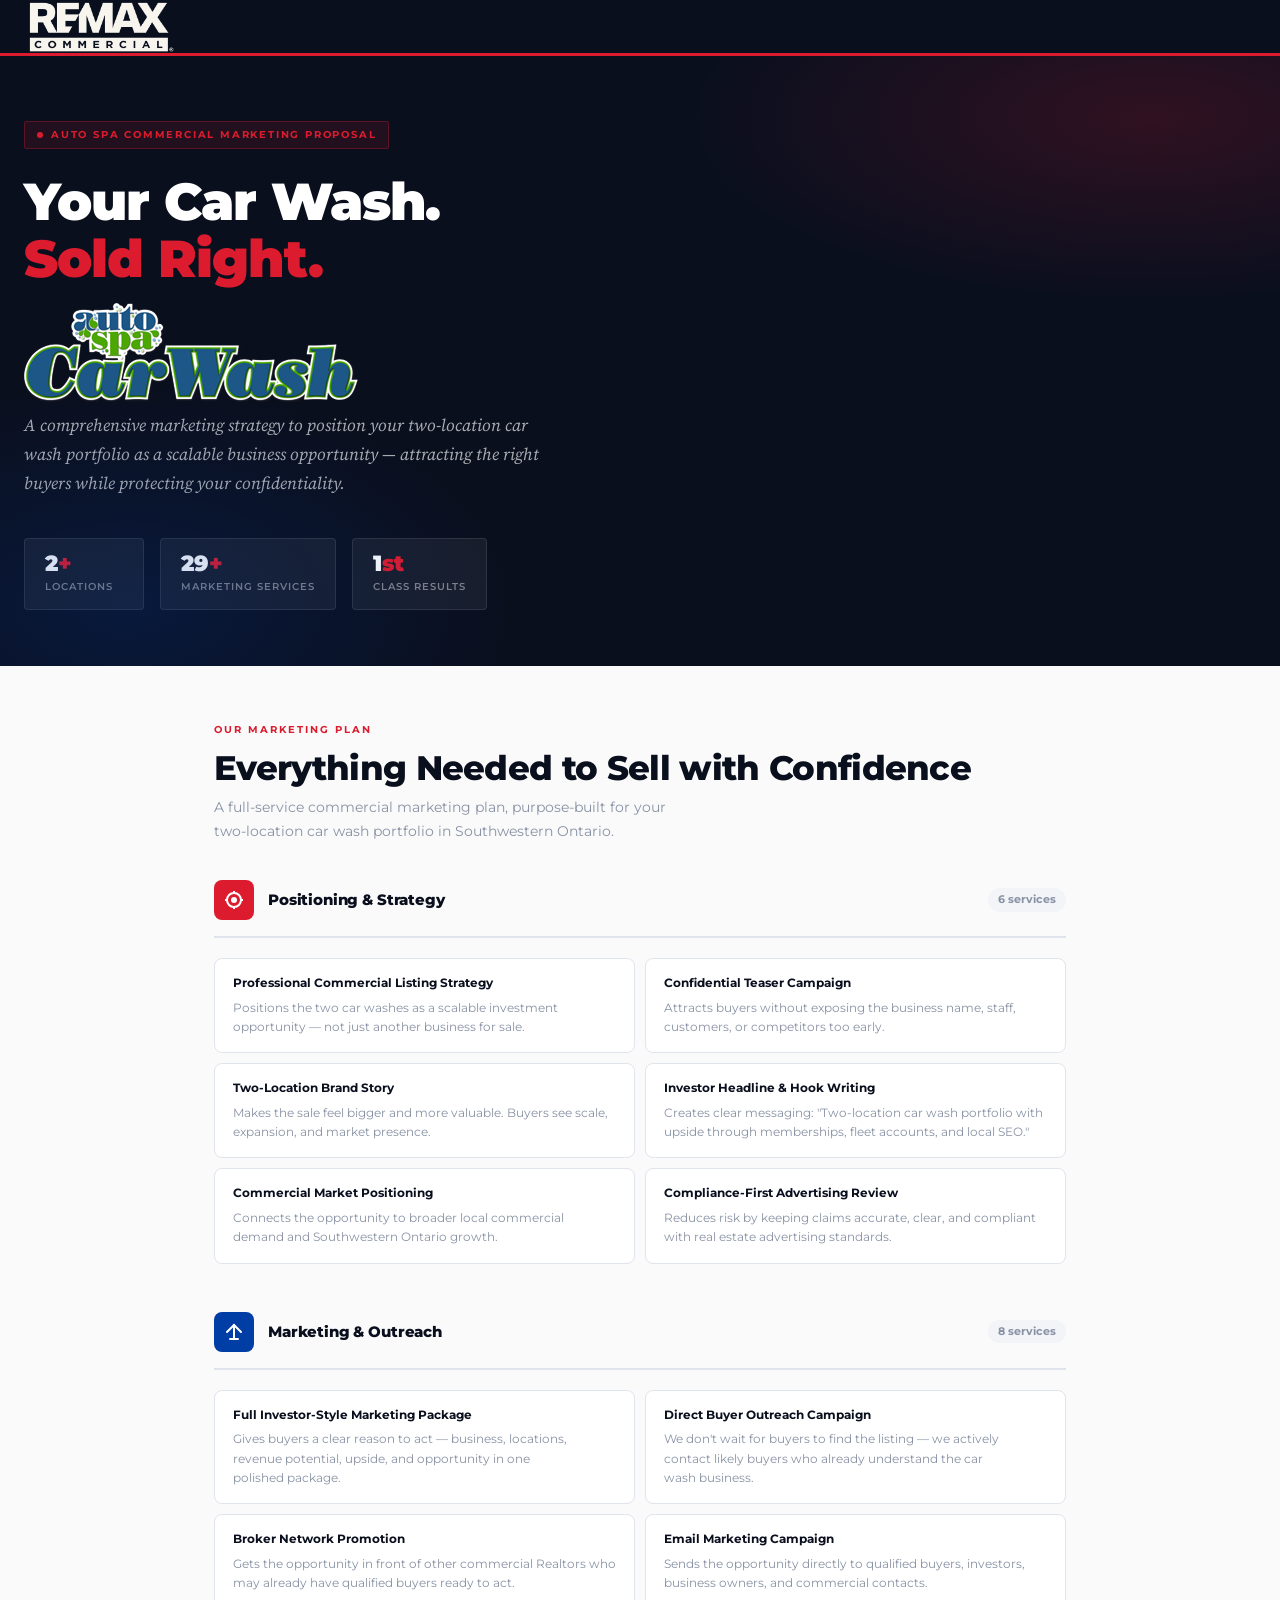
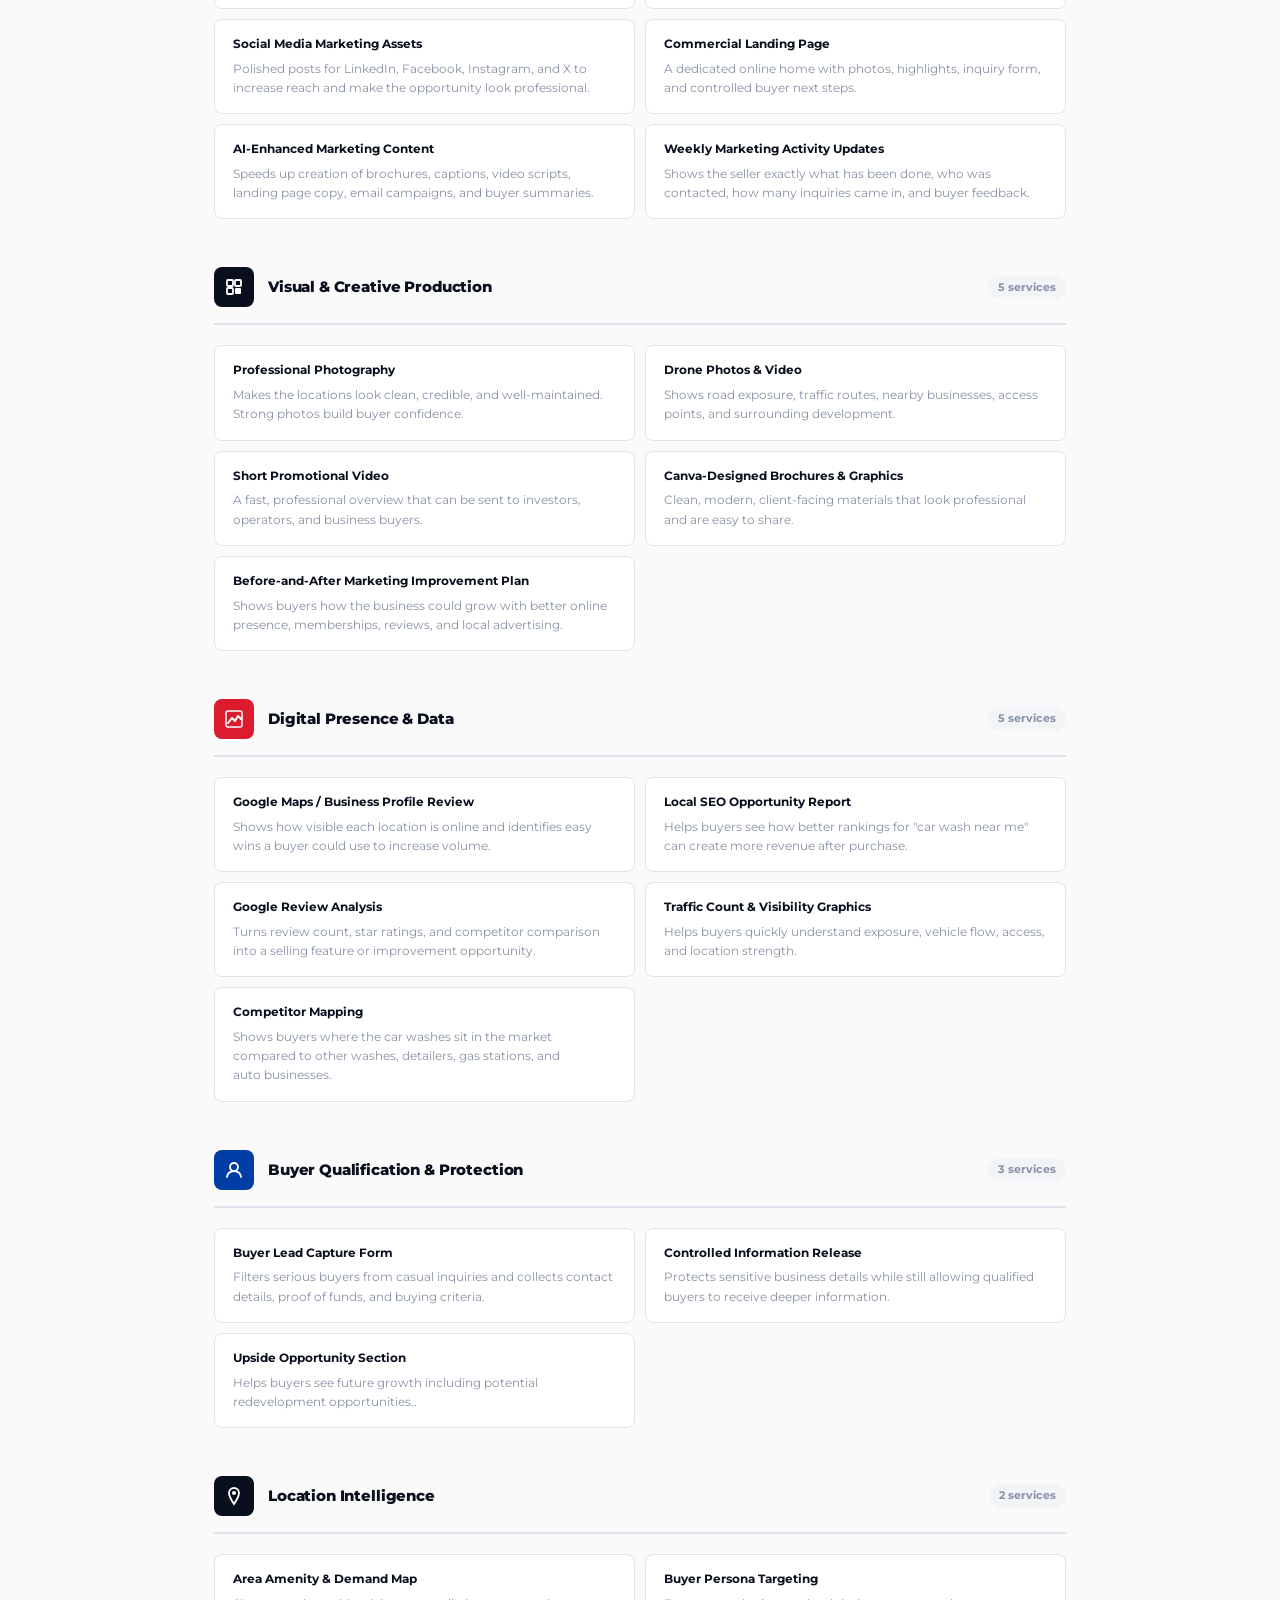
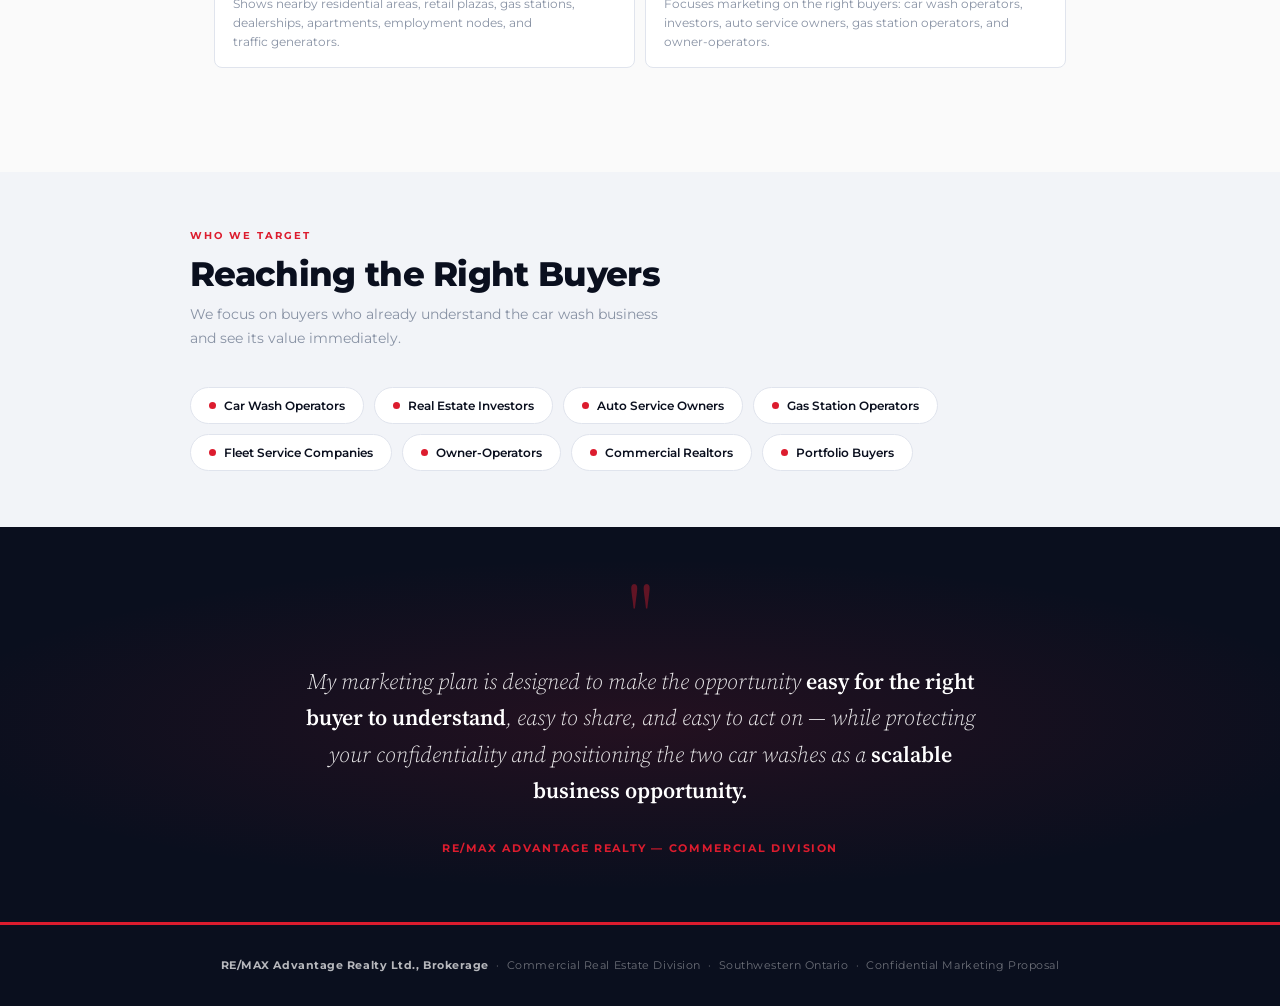
==== commit e97143dd: "Update footer to reflect company name change" ====
--- a/index.html
+++ b/index.html
@@ -3,7 +3,7 @@
 <head>
 <meta charset="UTF-8">
 <meta name="viewport" content="width=device-width, initial-scale=1.0">
-<title>RE/MAX Advantage Realty — Auto Spa Car Wash Marketing Proposal</title>
+<title>RE/MAX Advantage Realty Ltd., Brokerage — Auto Spa Car Wash Marketing Proposal</title>
 <link href="https://fonts.googleapis.com/css2?family=Montserrat:wght@400;500;600;700;800;900&family=Source+Serif+4:ital,wght@0,300;0,400;1,300&display=swap" rel="stylesheet">
 <style>
   :root {
@@ -681,7 +681,7 @@
 
 <!-- Footer -->
 <footer class="site-footer">
-  <strong>RE/MAX Advantage Realty</strong> &nbsp;·&nbsp; Commercial Real Estate Division &nbsp;·&nbsp; Southwestern Ontario &nbsp;·&nbsp; Confidential Marketing Proposal
+  <strong>RE/MAX Advantage Realty Ltd., Brokerage</strong> &nbsp;·&nbsp; Commercial Real Estate Division &nbsp;·&nbsp; Southwestern Ontario &nbsp;·&nbsp; Confidential Marketing Proposal
 </footer>
 
 <script>
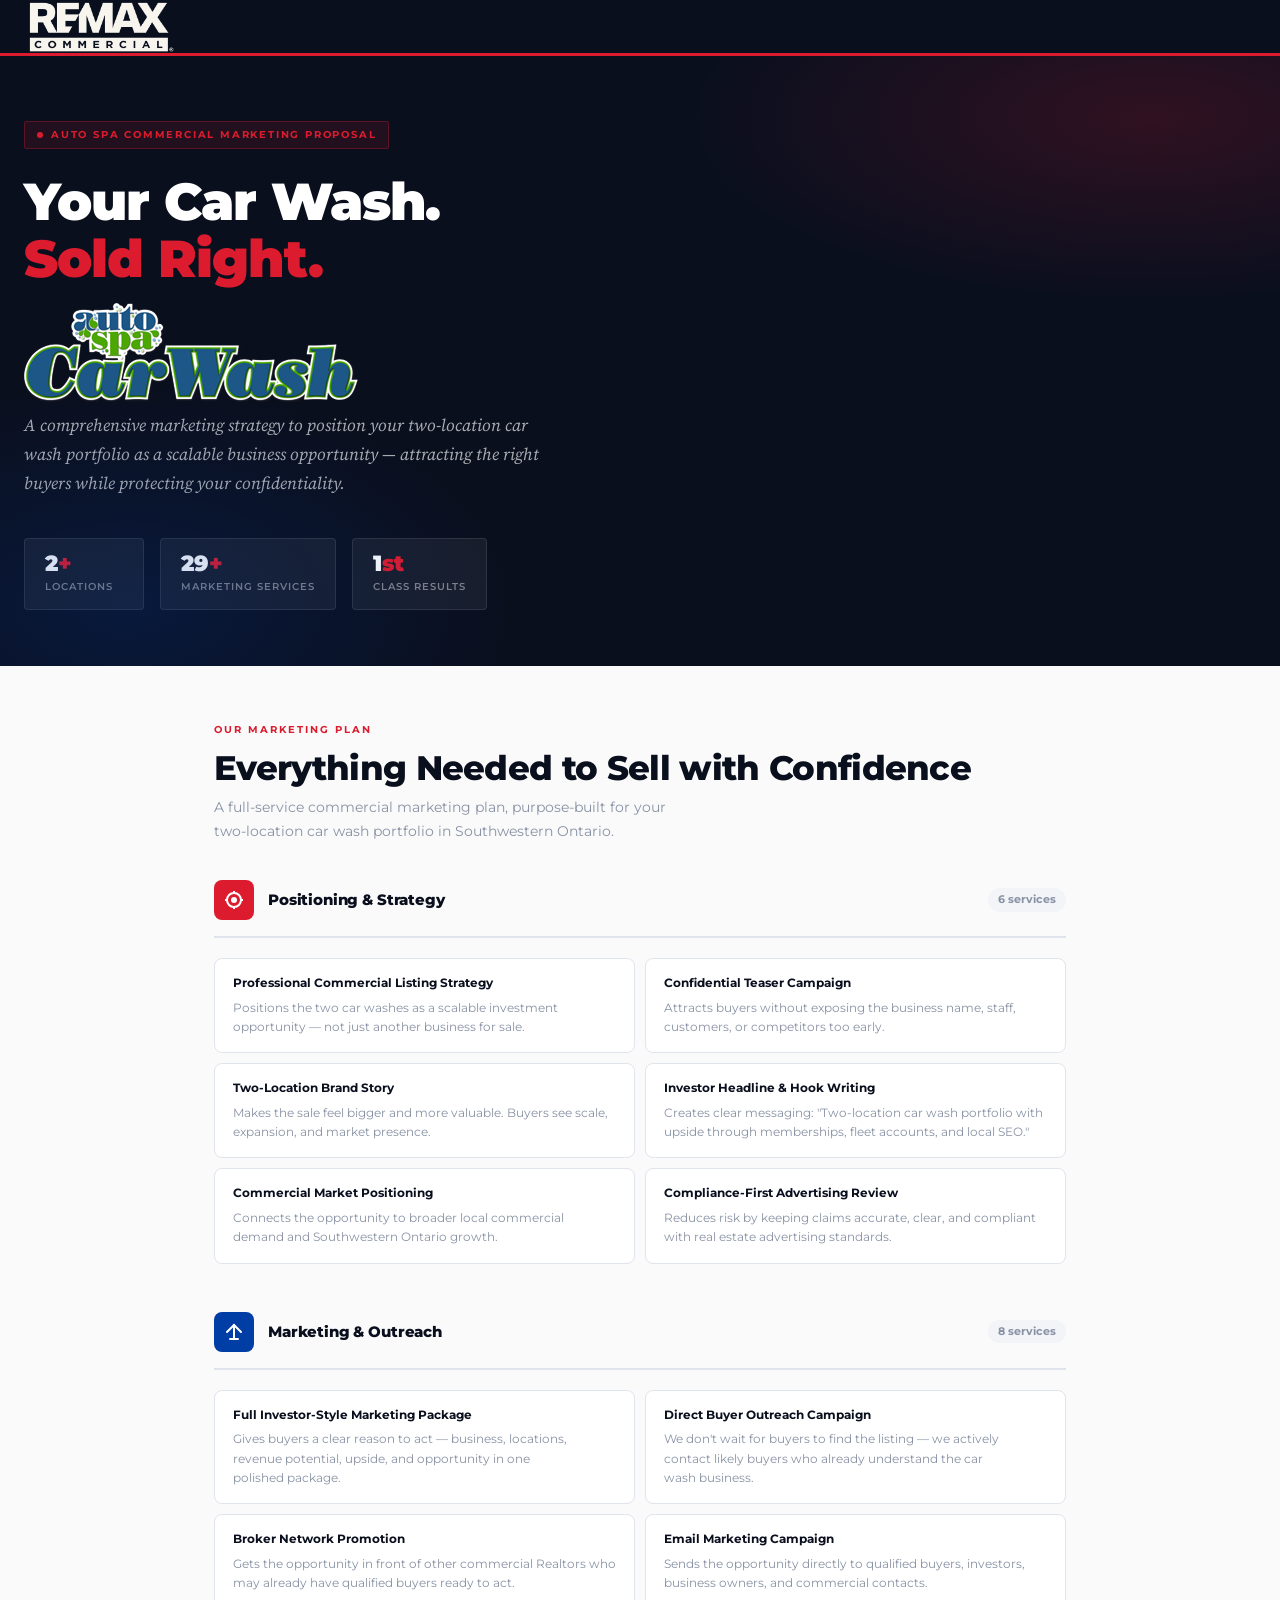
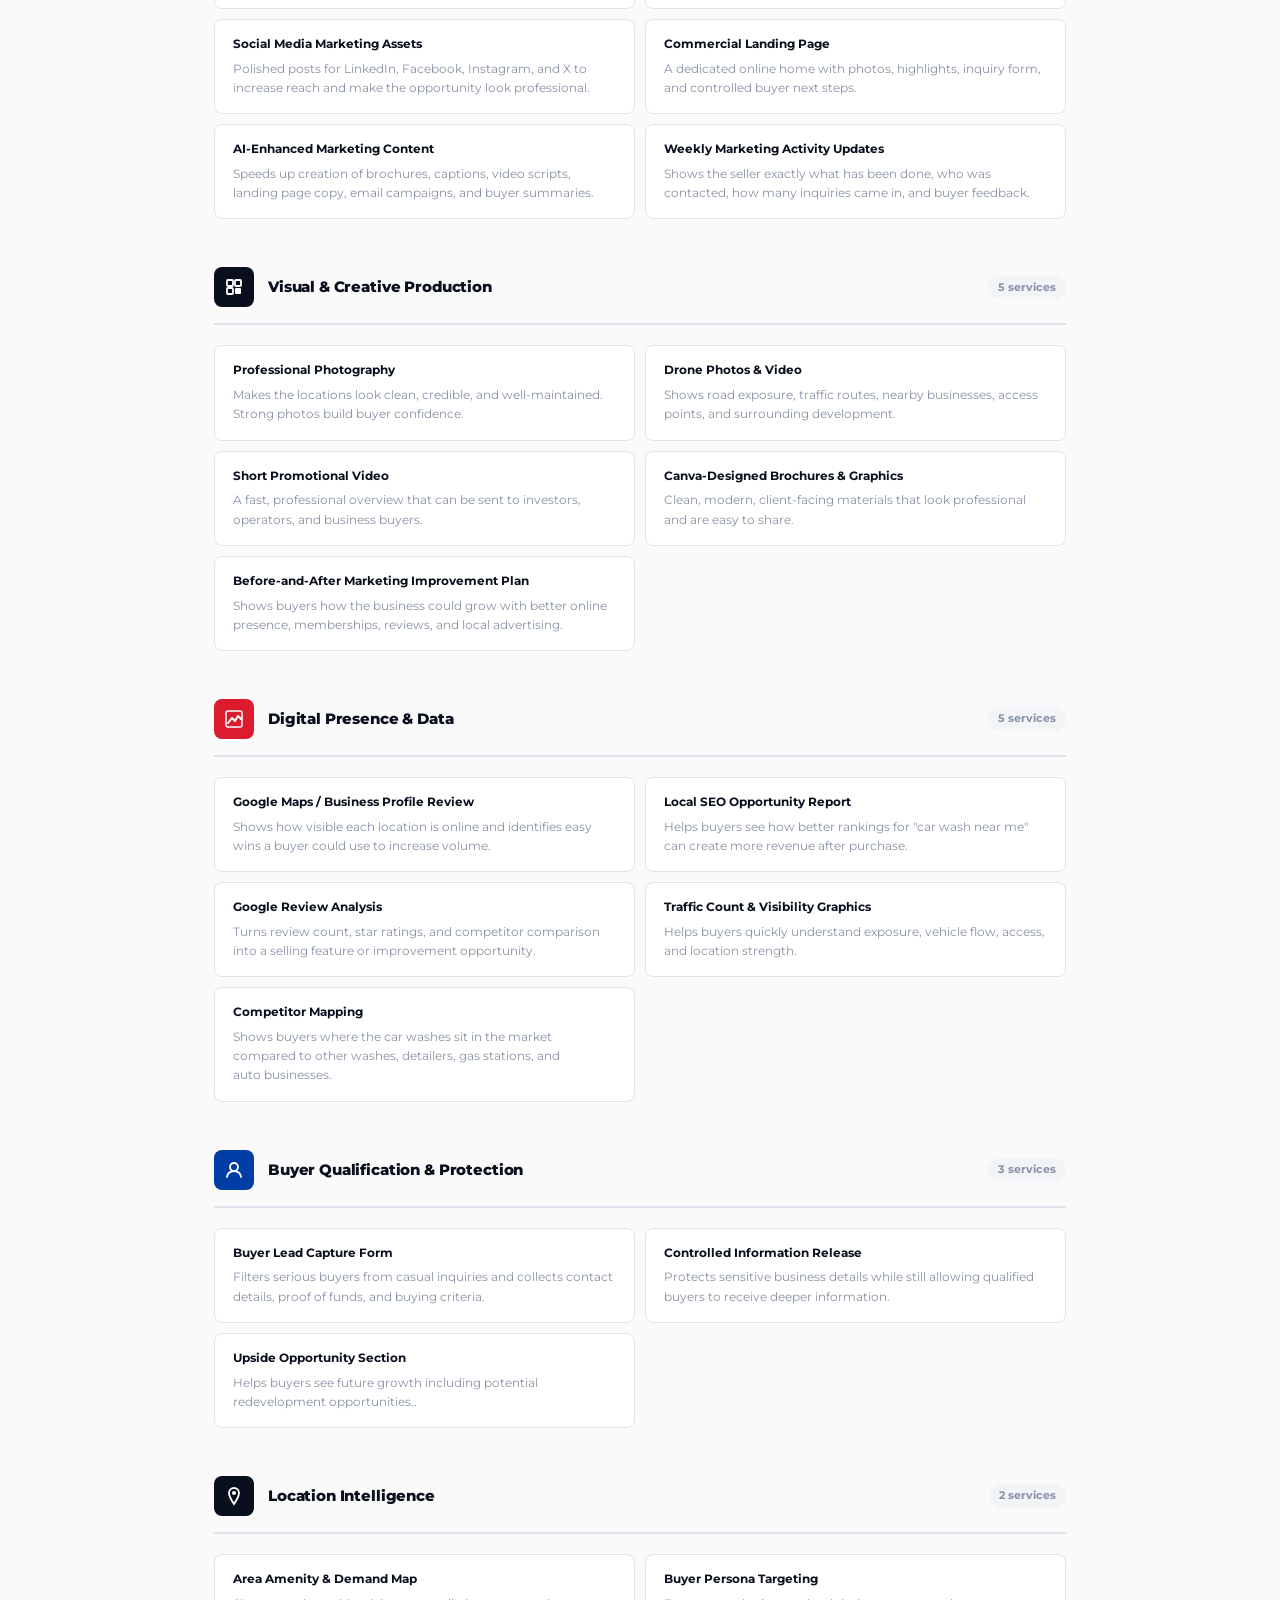
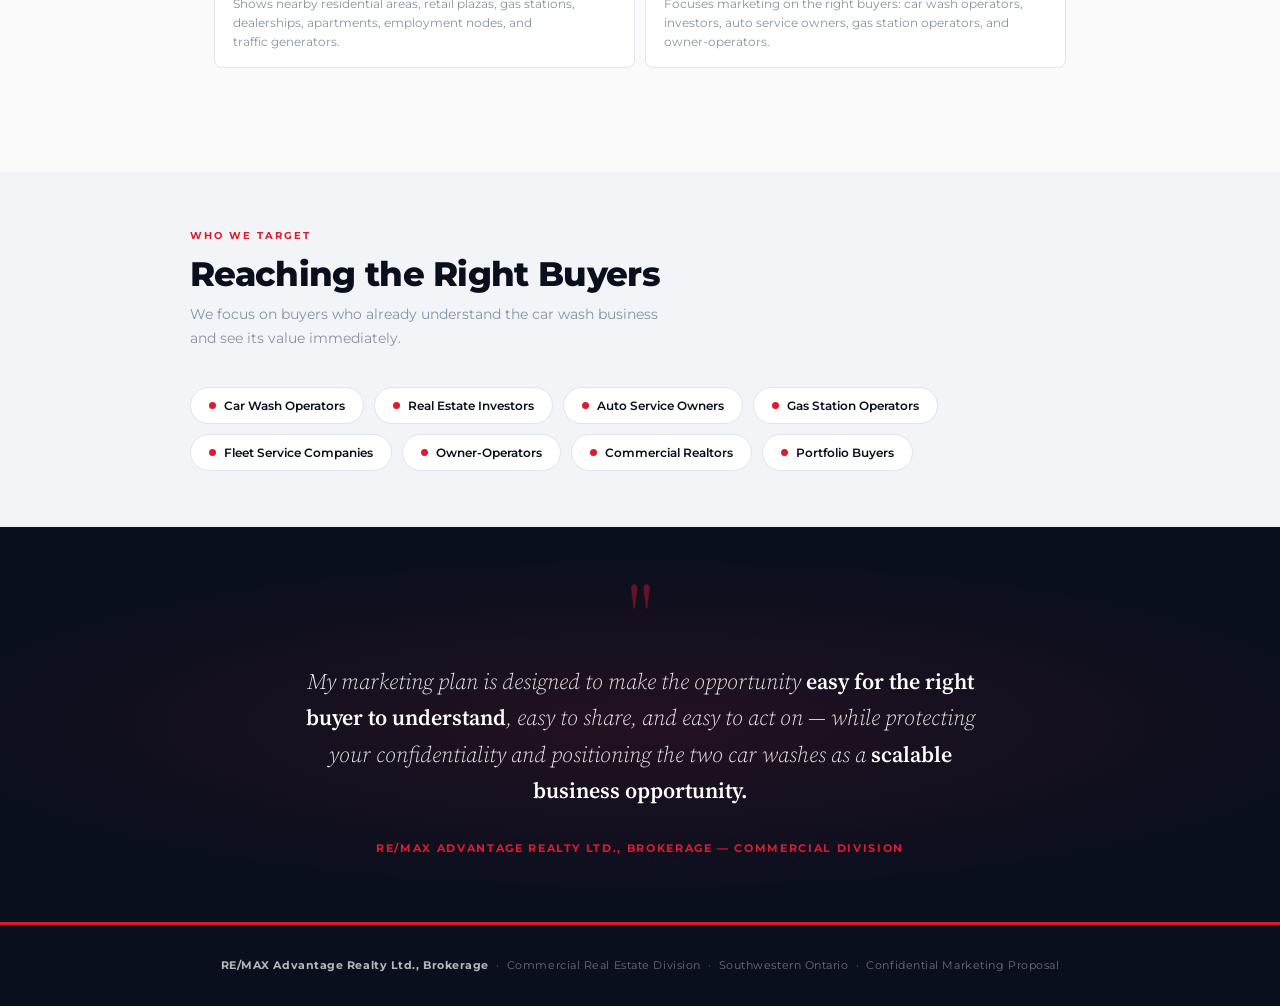
==== commit 456b1579: "Update index.html" ====
--- a/index.html
+++ b/index.html
@@ -676,7 +676,7 @@
 <section class="quote-section fade-in">
   <span class="quote-mark">"</span>
   <p class="quote-text">My marketing plan is designed to make the opportunity <strong>easy for the right buyer to understand</strong>, easy to share, and easy to act on — while protecting your confidentiality and positioning the two car washes as a <strong>scalable business opportunity.</strong></p>
-  <div class="quote-attr">RE/MAX Advantage Realty — Commercial Division</div>
+  <div class="quote-attr">RE/MAX Advantage Realty Ltd., Brokerage — Commercial Division</div>
 </section>
 
 <!-- Footer -->
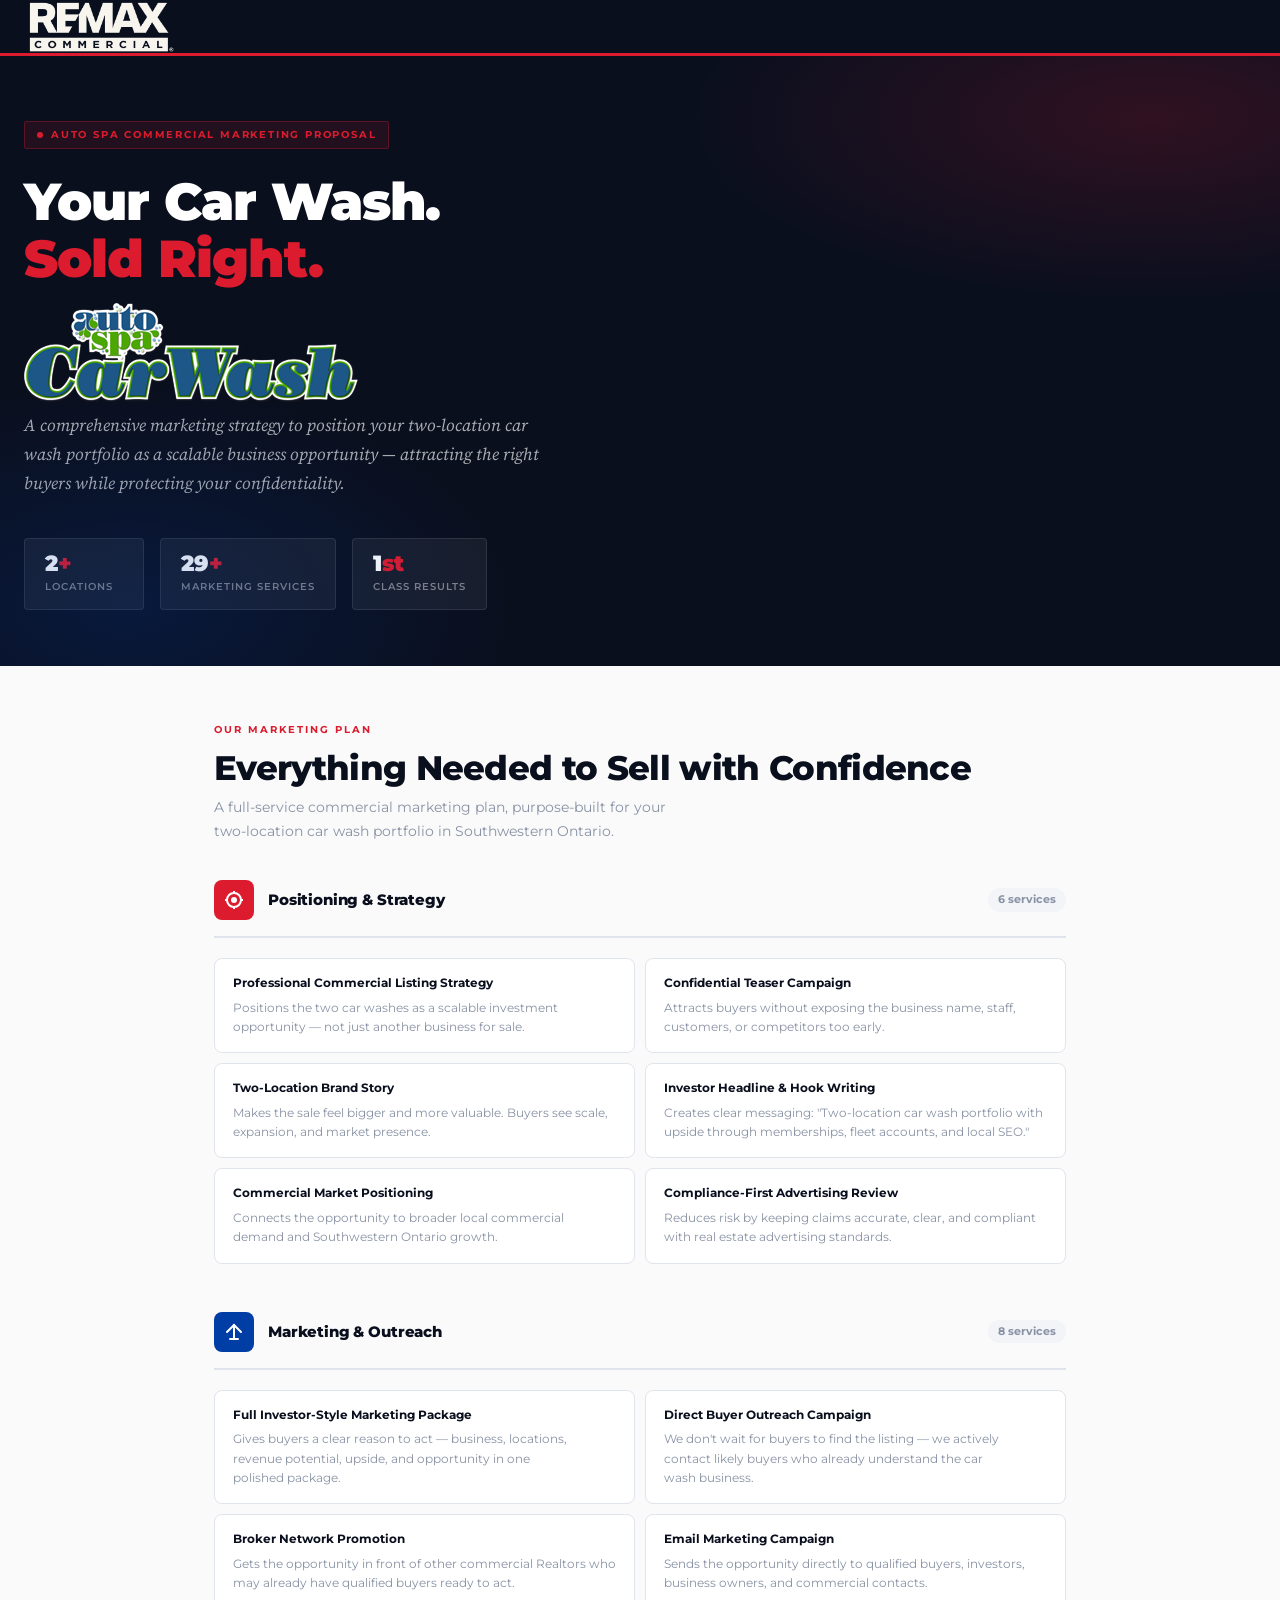
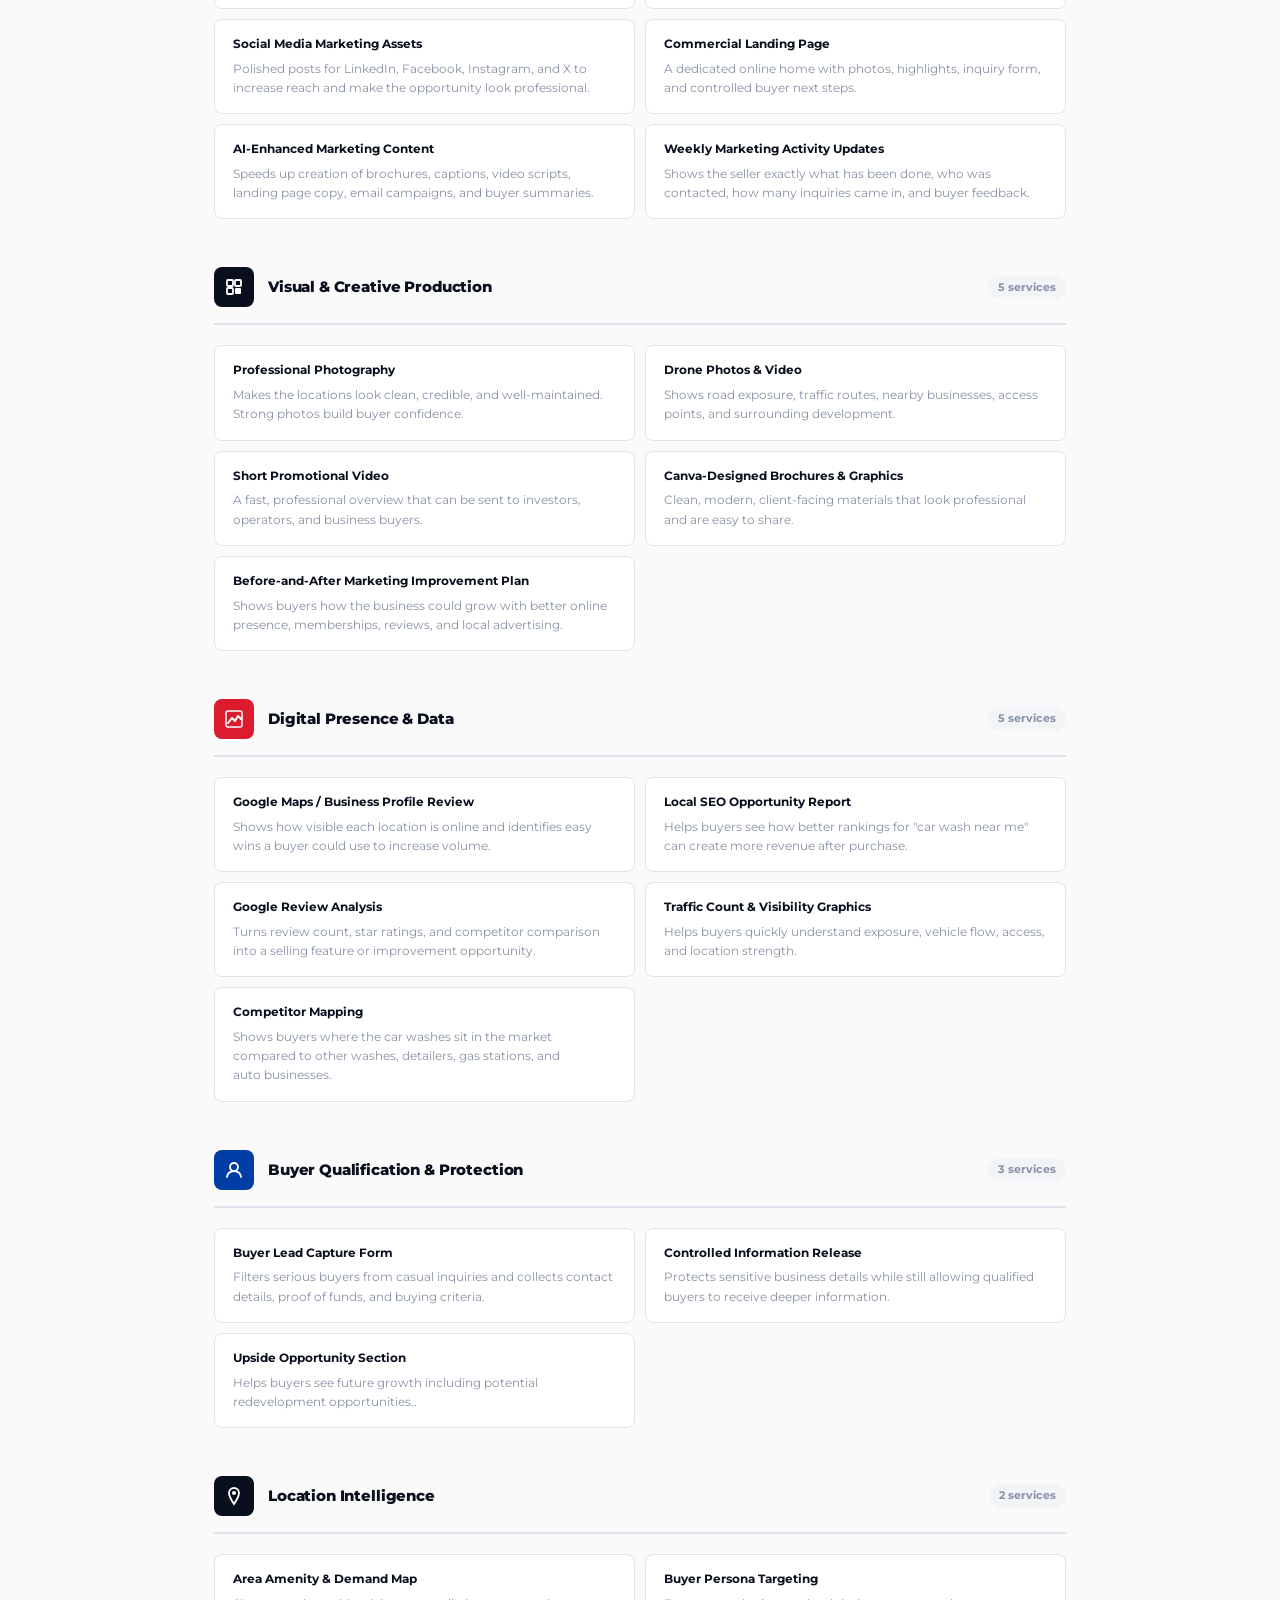
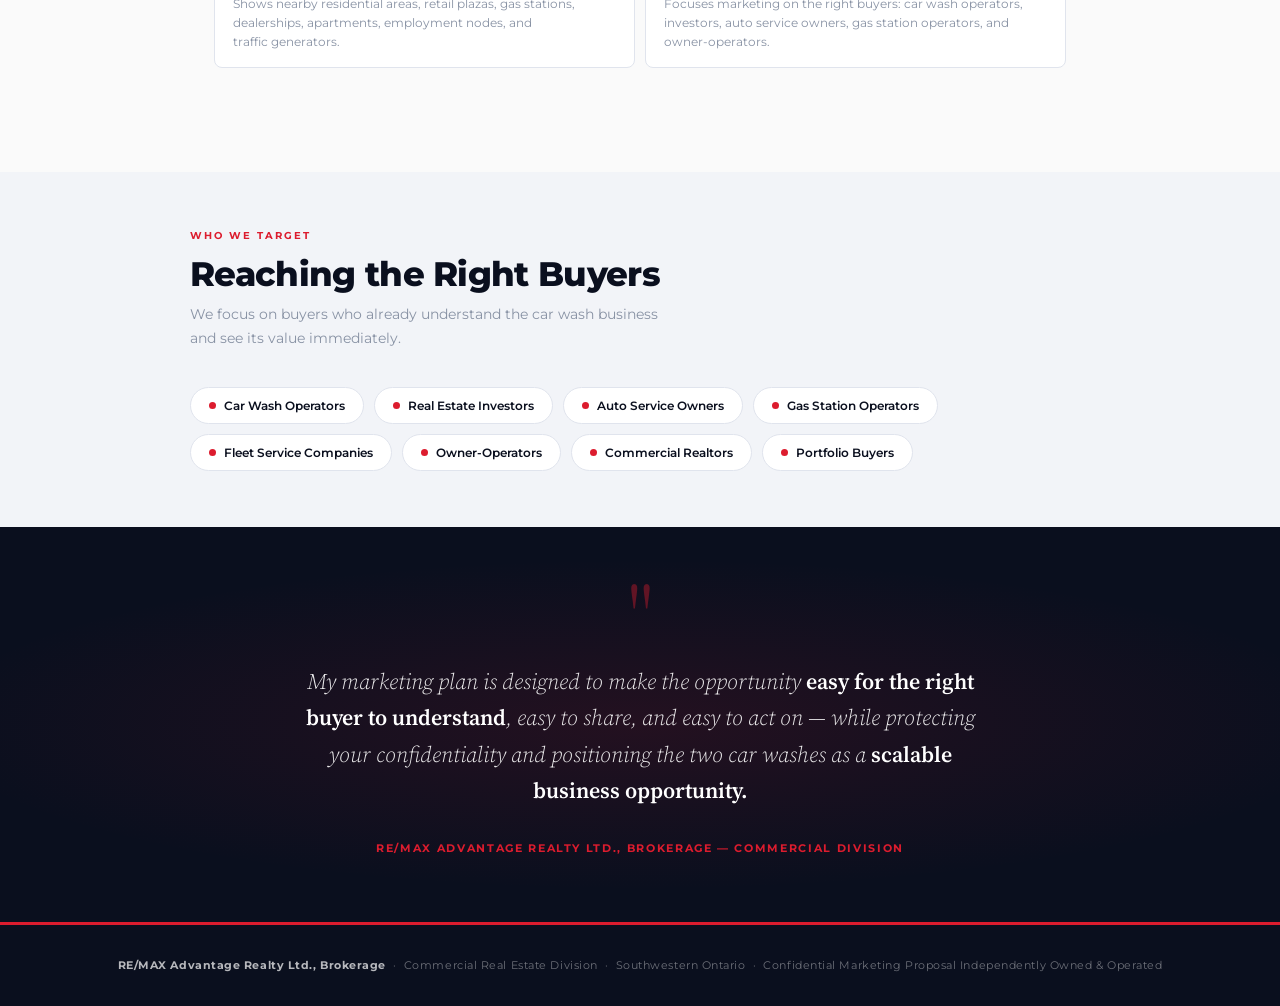
==== commit 2a7165a5: "Update footer with ownership information Added 'Independently Owned & Operated' text to footer." ====
--- a/index.html
+++ b/index.html
@@ -682,6 +682,7 @@
 <!-- Footer -->
 <footer class="site-footer">
   <strong>RE/MAX Advantage Realty Ltd., Brokerage</strong> &nbsp;·&nbsp; Commercial Real Estate Division &nbsp;·&nbsp; Southwestern Ontario &nbsp;·&nbsp; Confidential Marketing Proposal
+  Independently Owned & Operated
 </footer>
 
 <script>
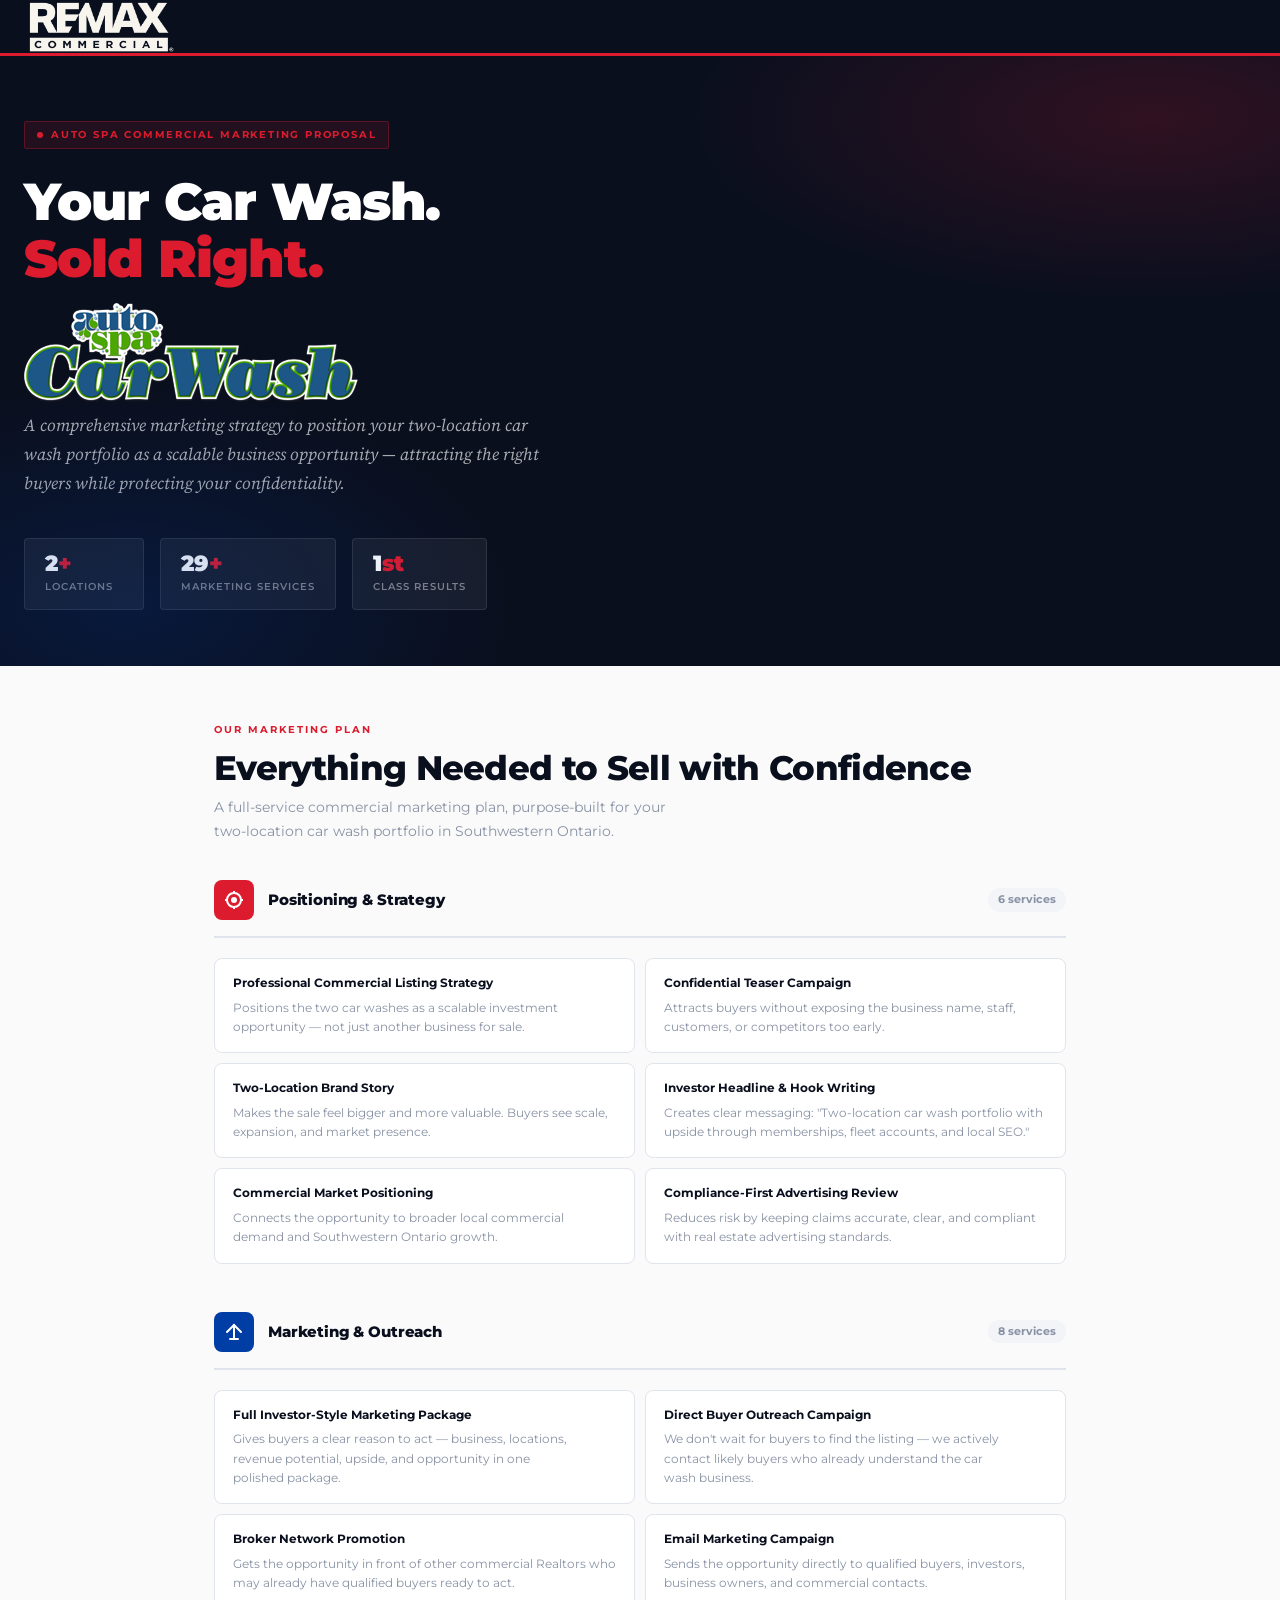
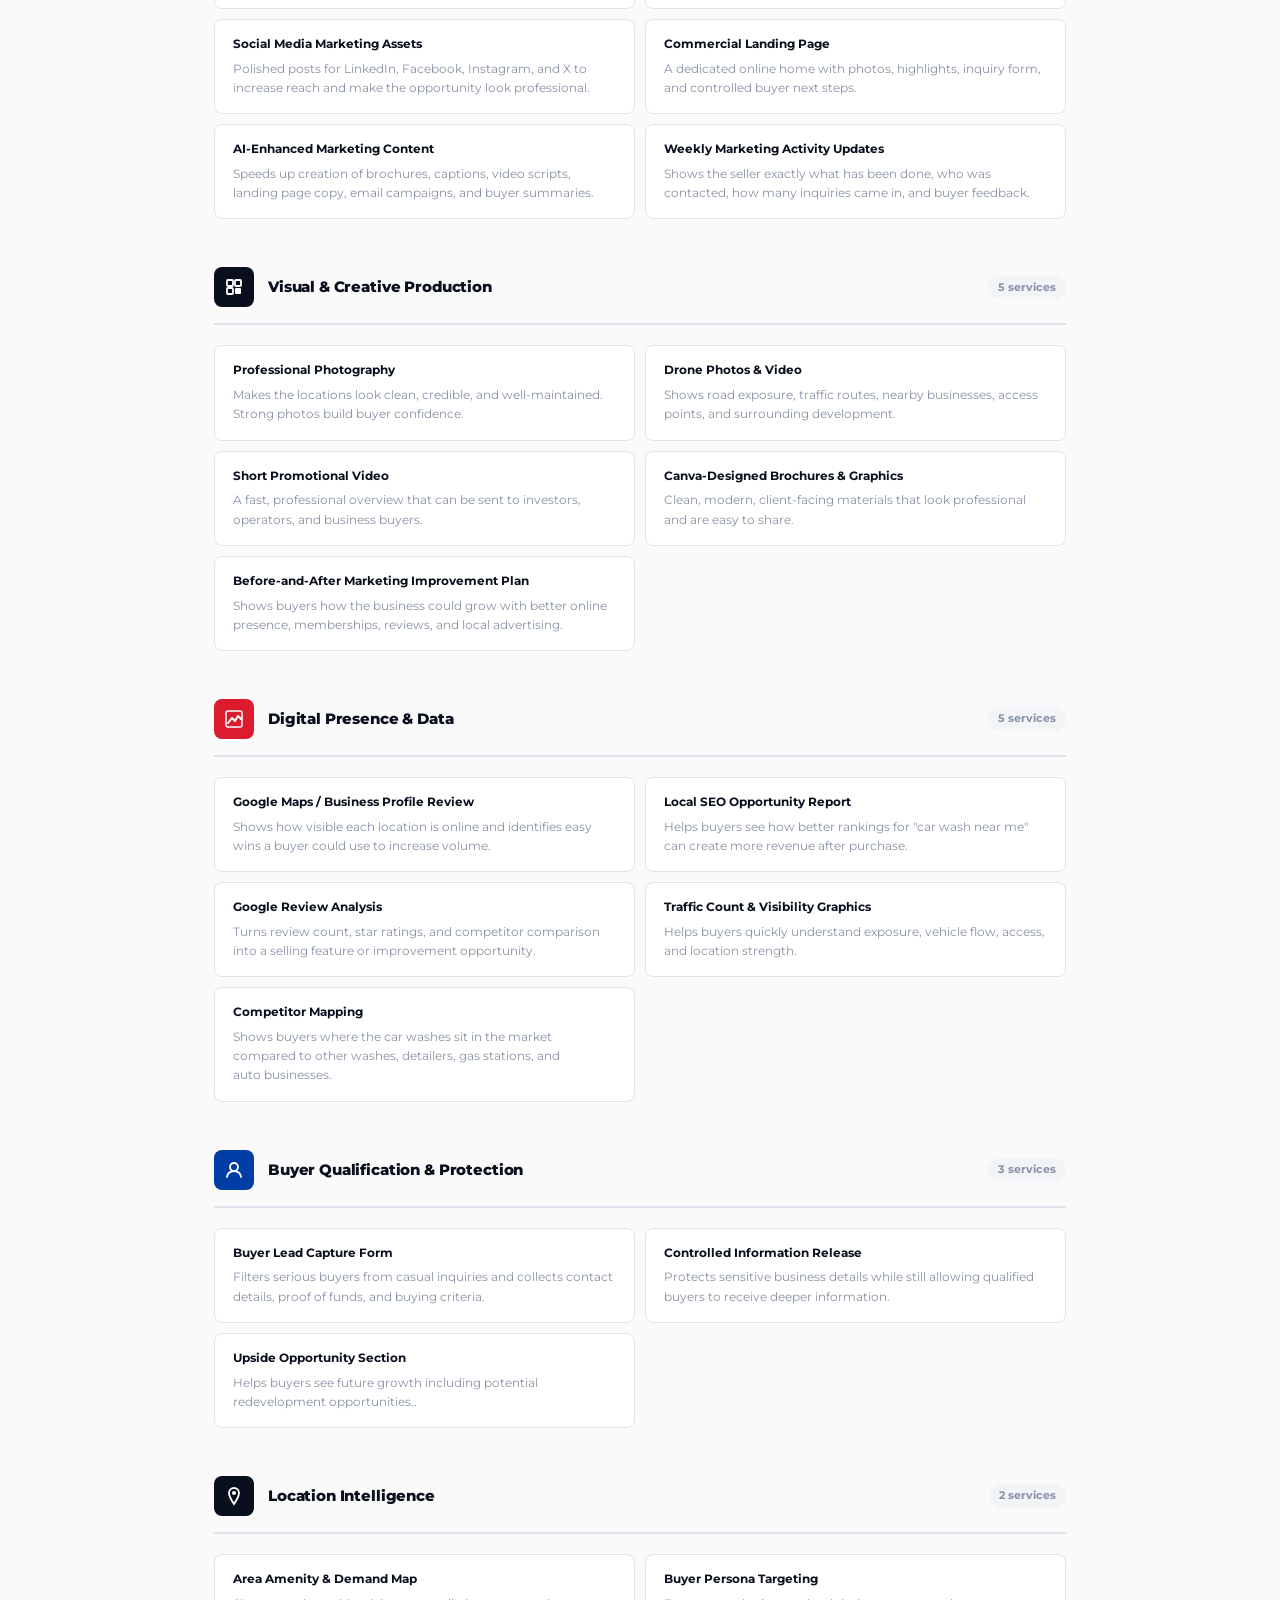
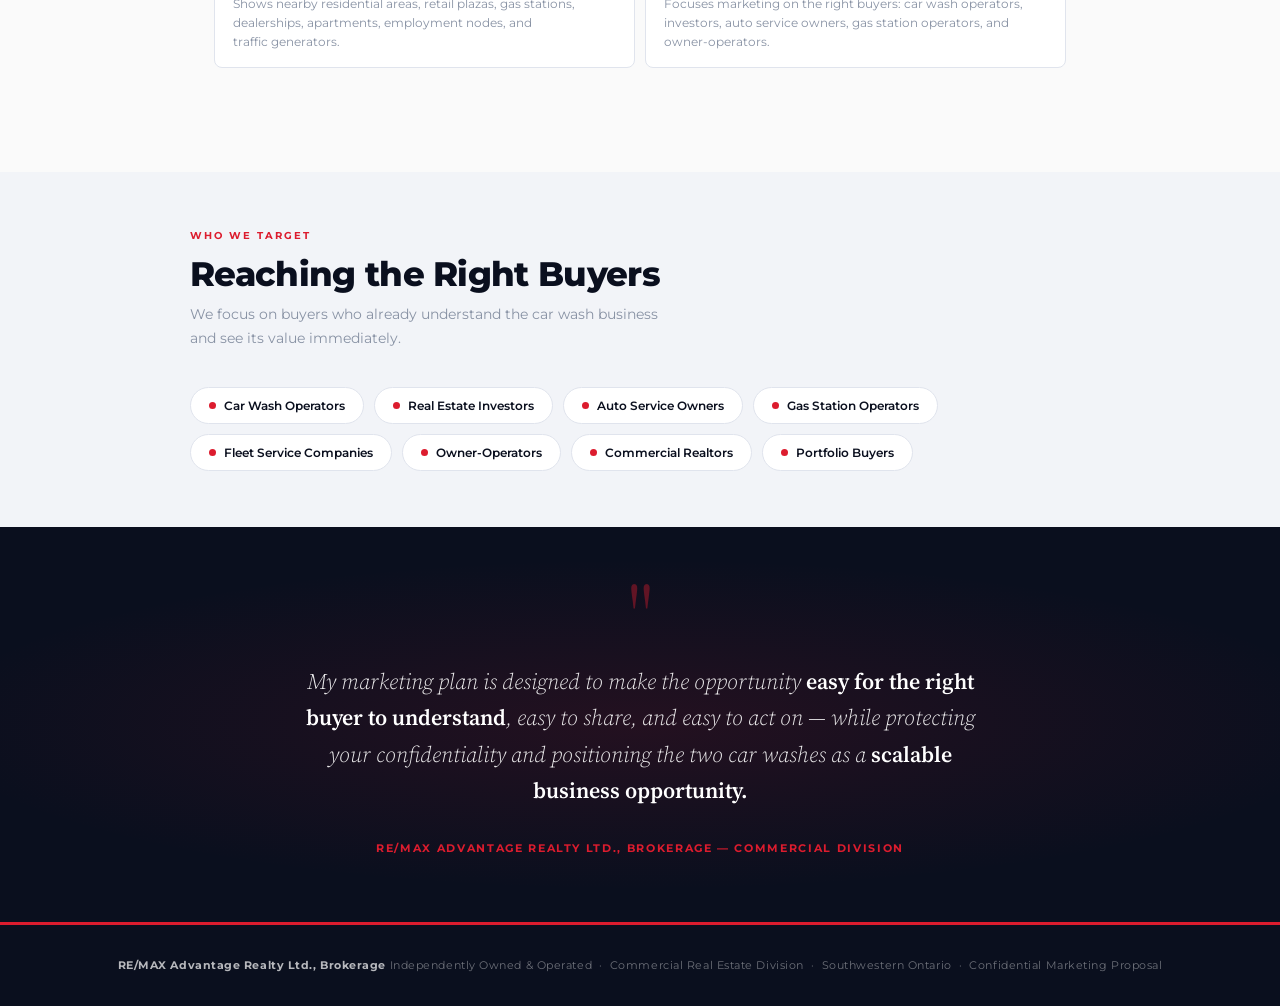
==== commit bdfcdd93: "Refactor footer content for clarity" ====
--- a/index.html
+++ b/index.html
@@ -681,8 +681,7 @@
 
 <!-- Footer -->
 <footer class="site-footer">
-  <strong>RE/MAX Advantage Realty Ltd., Brokerage</strong> &nbsp;·&nbsp; Commercial Real Estate Division &nbsp;·&nbsp; Southwestern Ontario &nbsp;·&nbsp; Confidential Marketing Proposal
-  Independently Owned & Operated
+  <strong>RE/MAX Advantage Realty Ltd., Brokerage</strong> Independently Owned & Operated &nbsp;·&nbsp; Commercial Real Estate Division &nbsp;·&nbsp; Southwestern Ontario &nbsp;·&nbsp; Confidential Marketing Proposal
 </footer>
 
 <script>
